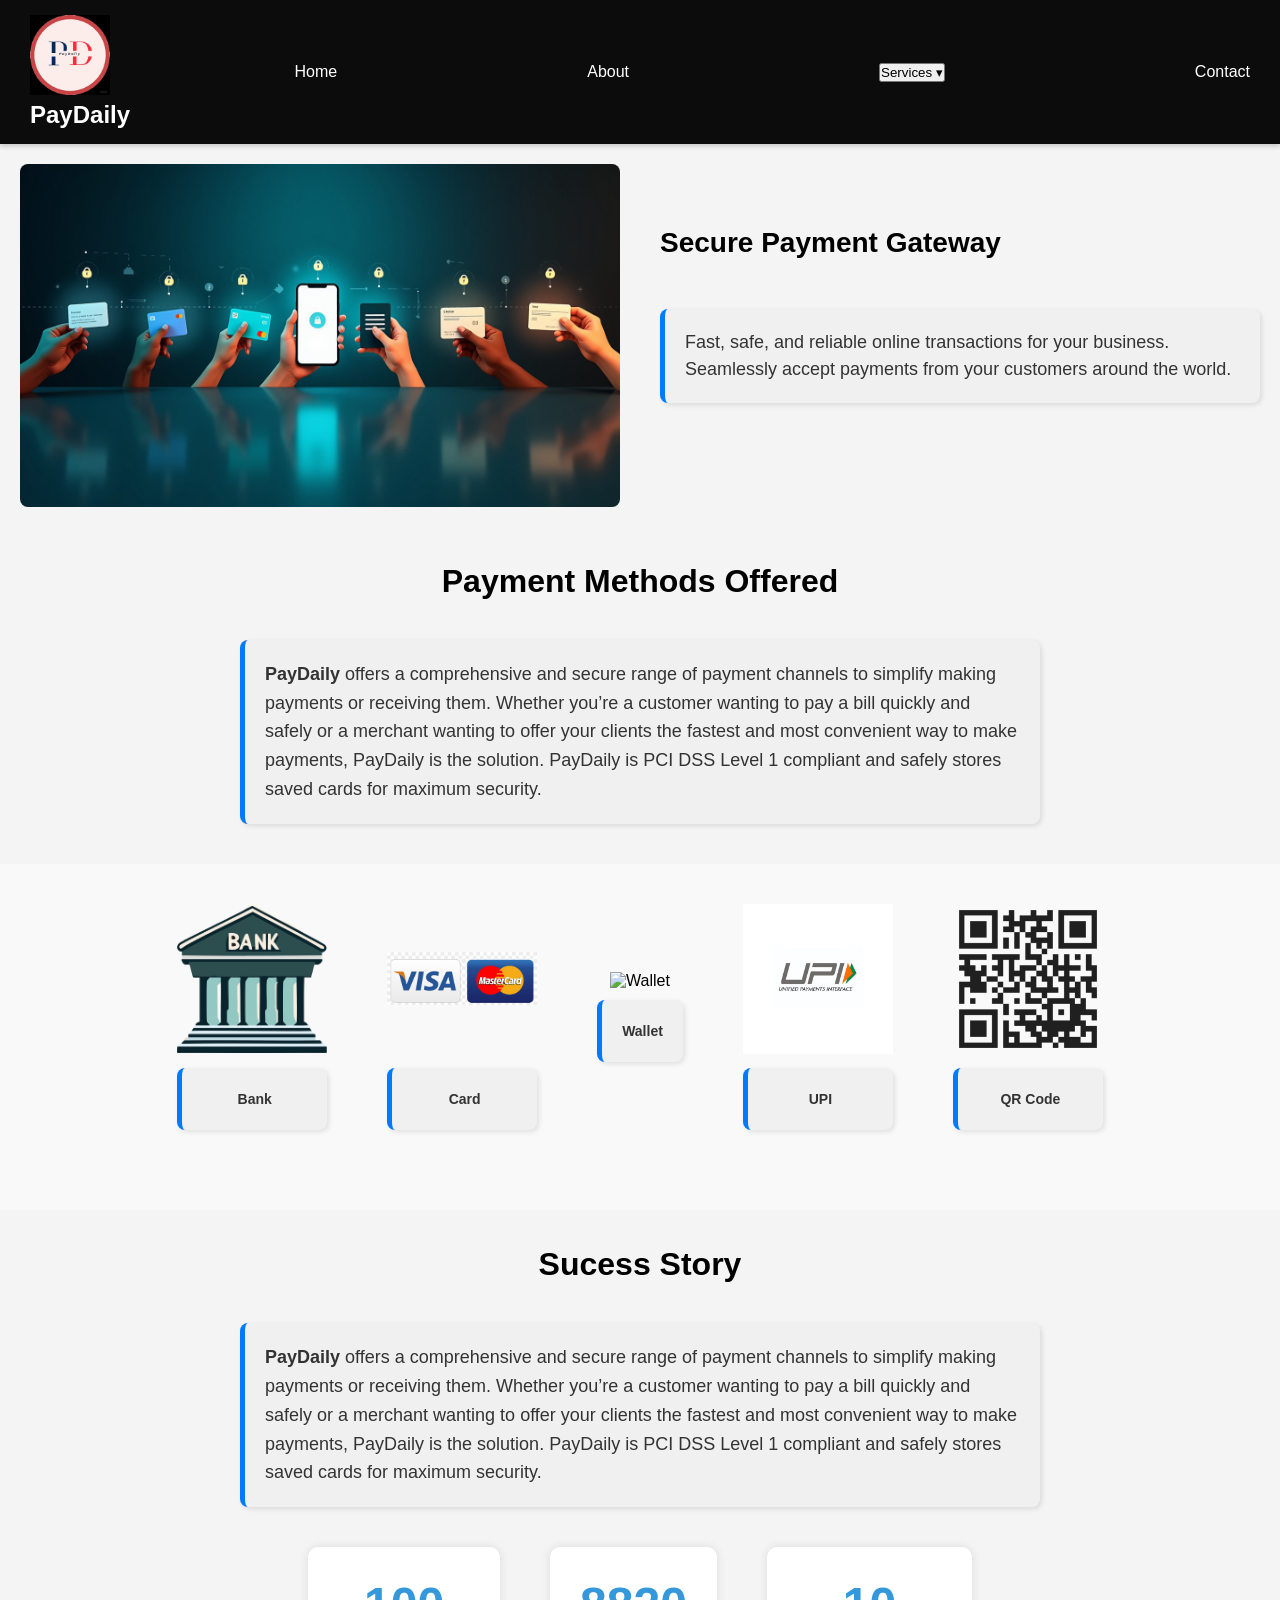
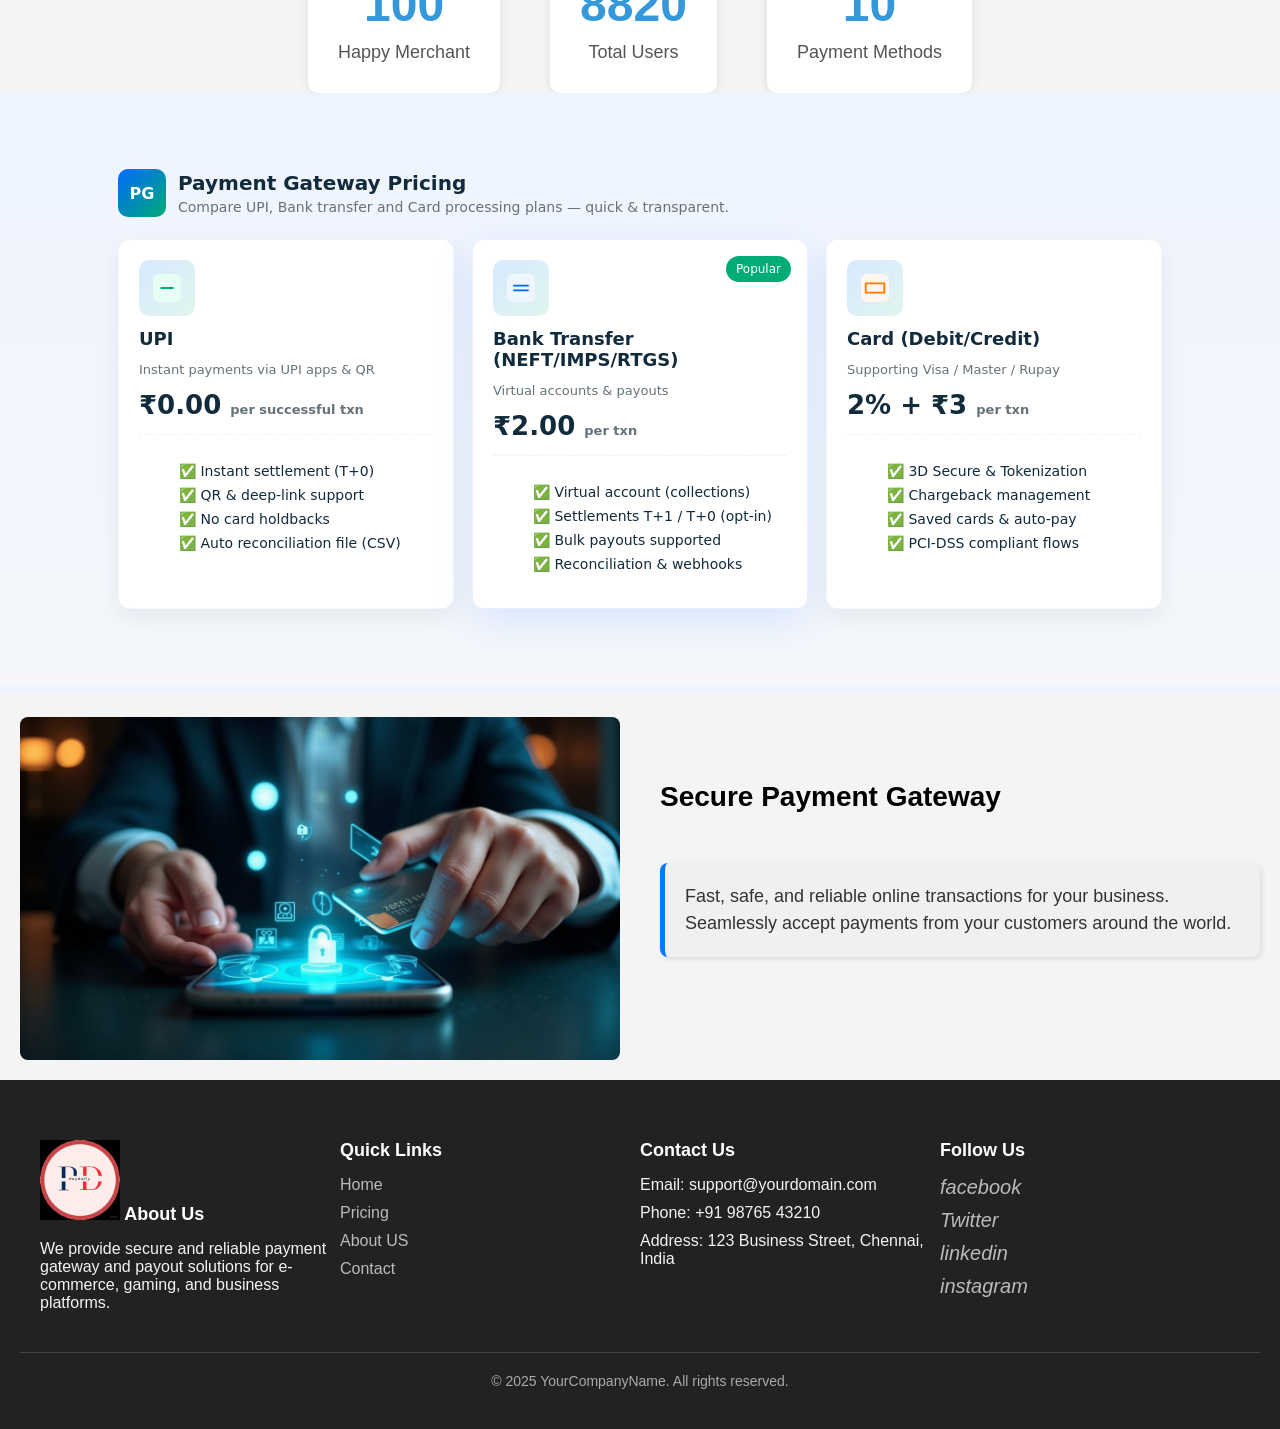
==== index.html @ c3dc52e2 "Add files via upload" ====
<!DOCTYPE html>
<html lang="en">
<head>
  <meta charset="UTF-8">
  
  <title>PayDaily</title>
  <link rel="stylesheet" href="style.css">
  <link rel="text" href="img.html">
   
   <link rel="icon" type="image/png" href="images\PD.jpg">

 
</head>
<body>

  <nav class="navbar">
    <div class="logo">
      <img src="images\PDi.jpeg" height="80" width="80"><center>PayDaily</center>
    </div>
    <ul class="nav-links">
      <li><a href="#">Home</a></li>
      <li><a href="about.html">About</a></li>
      <li><div class="dropdown">
    <button class="dropbtn">Services 
      ▾
    </button>
         <div class="dropdown-content">
      <a href="#">UPI Intent</a>
      <a href="#">Static QR</a>
      <a href="#">Payout API</a>
    </div>
      
      </li>
      <li><a href="contact.html">Contact</a></li>
    </ul>
  </nav>




  
   <div class="section">
  <div class="image-box">
    <img src="images\StockCake1.jpg" alt="Example">
  </div>
  <div class="text-box">
    <h2>Secure Payment Gateway</h2>
    <p>Fast, safe, and reliable online transactions for your business. Seamlessly accept payments from your customers around the world.</p>
  </div>
</div>
    
  </div>

  
<div>
  <br>
  <br>
  <h1 align="center" >Payment Methods Offered</h1>
  <p>
  <b>  PayDaily</b> offers a comprehensive and secure range of payment channels to simplify making payments or receiving them. Whether you’re a customer wanting to pay a bill quickly and safely or a merchant wanting to offer your clients the fastest and most convenient way to make payments, PayDaily is the solution.
PayDaily is PCI DSS Level 1 compliant and safely stores saved cards for maximum security.
  </p>
</div>

 <div class="payment-container">
    <div class="payment-option">
      <img src="images\bank.png" alt="Bank">
      <p><b>Bank</b></p>
    </div>
    <div class="payment-option">
      <img src="images\card.png" alt="Card">
      <p><b>Card</b></p>
    </div>
    <div class="payment-option">
      <img src="images\wallet.jpg" alt="Wallet">
      <p><b>Wallet</b></p>
    </div>
    <div class="payment-option">
      <img src="images\UPI.jpg" alt="UPI">
      <p><b>UPI</b></p>
    </div>
    <div class="payment-option">
      <img src="images\QR.png" alt="QR Code">
      <p><b>QR Code</b></p>
    </div>
  </div>



  <div>
  <br>
  <br>
  <h1 align="center" >Sucess Story</h1>
  <p>
   <b> PayDaily</b> offers a comprehensive and secure range of payment channels to simplify making payments or receiving them. Whether you’re a customer wanting to pay a bill quickly and safely or a merchant wanting to offer your clients the fastest and most convenient way to make payments, PayDaily is the solution.
PayDaily is PCI DSS Level 1 compliant and safely stores saved cards for maximum security.
  </p>
</div>
  
<!-- countoun the number-->  
<div class="counter-container">
  <div class="counter-box">
    <div class="counter-number" data-target="100">0</div>
    <div class="counter-label">Happy Merchant</div>
  </div>
  <div class="counter-box">
    <div class="counter-number" data-target="12000">0</div>
    <div class="counter-label">Total Users</div>
  </div>
  <div class="counter-box">
    <div class="counter-number" data-target="10">0</div>
    <div class="counter-label">Payment Methods</div>
  </div>
</div>

<script>
  const counters = document.querySelectorAll('.counter-number');

  counters.forEach(counter => {
    const updateCount = () => {
      const target = +counter.getAttribute('data-target');
      const current = +counter.innerText;
      const increment = target / 200;

      if (current < target) {
        counter.innerText = Math.ceil(current + increment);
        setTimeout(updateCount, 10);
      } else {
        counter.innerText = target.toLocaleString();
      }
    };

    updateCount();
  });
</script>


<iframe src="pricing.html" style="width:100%;height:600px;border:none;"></iframe>


 <div class="section">
  <div class="image-box">
    <img src="images\StockCake.jpg" alt="Example">
  </div>
  <div class="text-box">
    <h2>Secure Payment Gateway</h2>
    <p>Fast, safe, and reliable online transactions for your business. Seamlessly accept payments from your customers around the world.</p>
  </div>
</div>
    
  </div>


 

  <!-- Footer page code-->
<footer>
  <div class="footer-container">
    
    <div class="footer-column">
      <h3>
         <img src="images\PDi.jpeg" height="80" width="80">
         About Us
      </h3>
      <p1>We provide secure and reliable payment gateway and payout solutions for e-commerce, gaming, and business platforms.</p1>
    </div>

    <div class="footer-column">
      <h3>Quick Links</h3>
      <ul>
         <li><a href="index.html">Home</a></li>
        <li><a href="#">Pricing</a></li>
        <li><a href="about.html">About US</a></li>
        <li><a href="contact.html">Contact</a></li>
      </ul>
    </div>

    <div class="footer-column">
      <h3>Contact Us</h3>
      <ul>
        <li>Email: support@yourdomain.com</li>
        <li>Phone: +91 98765 43210</li>
        <li>Address: 123 Business Street, Chennai, India</li>
      </ul>
    </div>

    <div class="footer-column">
      <h3>Follow Us</h3>
      <div class="footer-social">
        <ul>
       <li> <a href="#"><i class="fab fa-facebook-f">facebook</i></a></li>
       <li> <a href="#"><i class="fab fa-twitter">Twitter</i></a></li>
        <li><a href="#"><i class="fab fa-linkedin-in">linkedin</i></a></li>
       <li> <a href="#"><i class="fab fa-instagram">instagram</i></a></li>
        </ul>
      </div>
    </div>

  </div>

  <div class="footer-bottom">
    &copy; 2025 YourCompanyName. All rights reserved.
  </div>
</footer>
</body>
</html>
---- style.css ----
/* Reset default styles */
* {
  margin: 0;
  padding: 0;
  box-sizing: border-box;
}

body {
  font-family: 'Segoe UI', sans-serif;
  background-color: #f4f4f4;
}

/* Navbar styling */
.navbar {
  background-color: #0c0c0c;
  color: white;
  padding: 15px 30px;
  display: flex;
  justify-content: space-between;
  align-items: center;
  box-shadow: 0 2px 5px rgba(0, 0, 0, 0.2);
}

.logo {
  font-size: 24px;
  font-weight: bold;
}

.nav-links {
  list-style: none;
  display: flex;
  gap: 250px;
}

.nav-links li a {
  text-decoration: none;
  color: white;
  font-size: 16px;
  transition: color 0.3s;
}

.nav-links li a:hover {
   background-color: #002aff;
  color: #fff;
  border-radius: 100%;
}


 .dropdown-content {
      display: none;
      position: absolute;
      background-color: #181414;
      min-width: 200px;
      box-shadow: 0px 8px 16px rgba(0,0,0,0.2);
      z-index: 1;
    }

    /* Dropdown links */
    .dropdown-content a {
      float: none;
      color: #151212;
      padding: 12px 16px;
      text-decoration: none;
      display: block;
      text-align: left;
    }

     /* Hover effects */
    .navbar a:hover, .dropdown:hover {
      background-color: #555;
      color: rgb(69, 54, 54);
    }

    .dropdown-content a:hover {
      background-color: #2d2b2b;
      color: black;
    }

    /* Show dropdown on hover */
    .dropdown:hover .dropdown-content {
      display: block;
    }


    /*Image Container*/

 .image-container img {
      width: 40%;
      height: 10%;
      display: block;
 }

   
 
  

   

/* coundown the number */


    .counter-container {
      display: flex;
      gap: 50px;
       font-family: Arial, sans-serif;
      background: #f4f4f4;
      display: flex;
      justify-content: center;
      align-items: center;
     
    
    }

    .counter-box {
      background: #fff;
      padding: 30px;
      border-radius: 10px;
      text-align: center;
      box-shadow: 0 0 10px rgba(0,0,0,0.1);
    }

    .counter-number {
      font-size: 48px;
      font-weight: bold;
      color: #3498db;
    }

    .counter-label {
      font-size: 18px;
      color: #555;
      margin-top: 10px;
    }

    /* Image container 1*/
   
     .section {
      display: flex;
      flex-wrap: wrap;
      width: 100%;
      margin: 0 auto;
    }

    .image-box, .text-box {
      flex: 1 1 50%; /* 50% width */
      box-sizing: border-box;
      padding: 20px;
    }

    .image-box img {
      width: 100%;
      height: auto;
      display: block;
      border-radius: 8px;
    }

    .text-box {
      display: flex;
      flex-direction: column;
      justify-content: center;
    }

    .text-box h2 {
      font-size: 28px;
      margin-bottom: 10px;
    }

    .text-box p {
      font-size: 18px;
      line-height: 1.5;
    }

    /* Responsive for mobile */
    @media (max-width: 768px) {
      .image-box, .text-box {
        flex: 1 1 100%; /* stack on mobile */
      }
    }
  
    .rounded-img {
  width: 300px;
  border-radius: 20px;
}



.payment-container {
      display: flex;
      justify-content: center;
      align-items: center;
      gap: 60px;
      padding: 40px 0;
      background-color: #f9f9f9;
      flex-wrap: wrap; /* ensures mobile responsiveness */
    }

    .payment-option {
      text-align: center;
      font-family: Arial, sans-serif;
    }

    .payment-option img {
      width: 150px;
      height: 150px;
      object-fit: contain;
      transition: transform 0.3s;
    }

    .payment-option img:hover {
      transform: scale(1.1);
    }

    .payment-option p {
      margin-top: 10px;
      font-size: 14px;
      color: #333;
    }

    /* Responsive layout for smaller screens */
    @media (max-width: 600px) {
      .payment-container {
        flex-direction: column;
        gap: 20px;
      }
    }

     p {
      font-size: 18px;
      color: #333;
      line-height: 1.6;
      background-color: #f0f0f0;
      padding: 20px;
      border-left: 5px solid #007BFF;
      border-radius: 8px;
      box-shadow: 2px 2px 5px rgba(0, 0, 0, 0.1);
      max-width: 800px;
      margin: 40px auto;
      font-family: 'Segoe UI', Tahoma, Geneva, Verdana, sans-serif;
    }
    
  
  

/* footer page style*/

     footer {
      background-color: #222;
      color: #f4f4f4;
      padding: 40px 20px;
    }

    .footer-container {
      max-width: 1200px;
      margin: auto;
      display: flex;
      flex-wrap: wrap;
      justify-content: space-between;
    }

    .footer-column {
      flex: 1 1 250px;
      margin: 20px 0;
    }

    .footer-column h3 {
      color: #fff;
      margin-bottom: 15px;
      font-size: 18px;
    }

    .footer-column ul {
      list-style: none;
      padding: 0;
    }

    .footer-column ul li {
      margin-bottom: 10px;
    }

    .footer-column ul li a {
      color: #bbb;
      text-decoration: none;
      transition: color 0.3s;
    }

    .footer-column ul li a:hover {
      color: #fff;
    }

    .footer-social a {
      display: inline-block;
      margin-right: 15px;
      color: #bbb;
      font-size: 20px;
      transition: color 0.3s;
    }

    .footer-social a:hover {
      color: #fff;
    }

    .footer-bottom {
      text-align: center;
      padding-top: 20px;
      border-top: 1px solid #444;
      margin-top: 20px;
      font-size: 14px;
      color: #aaa;
    }

    @media screen and (max-width: 768px) {
      .footer-container {
        flex-direction: column;
        text-align: center;
      }
    }
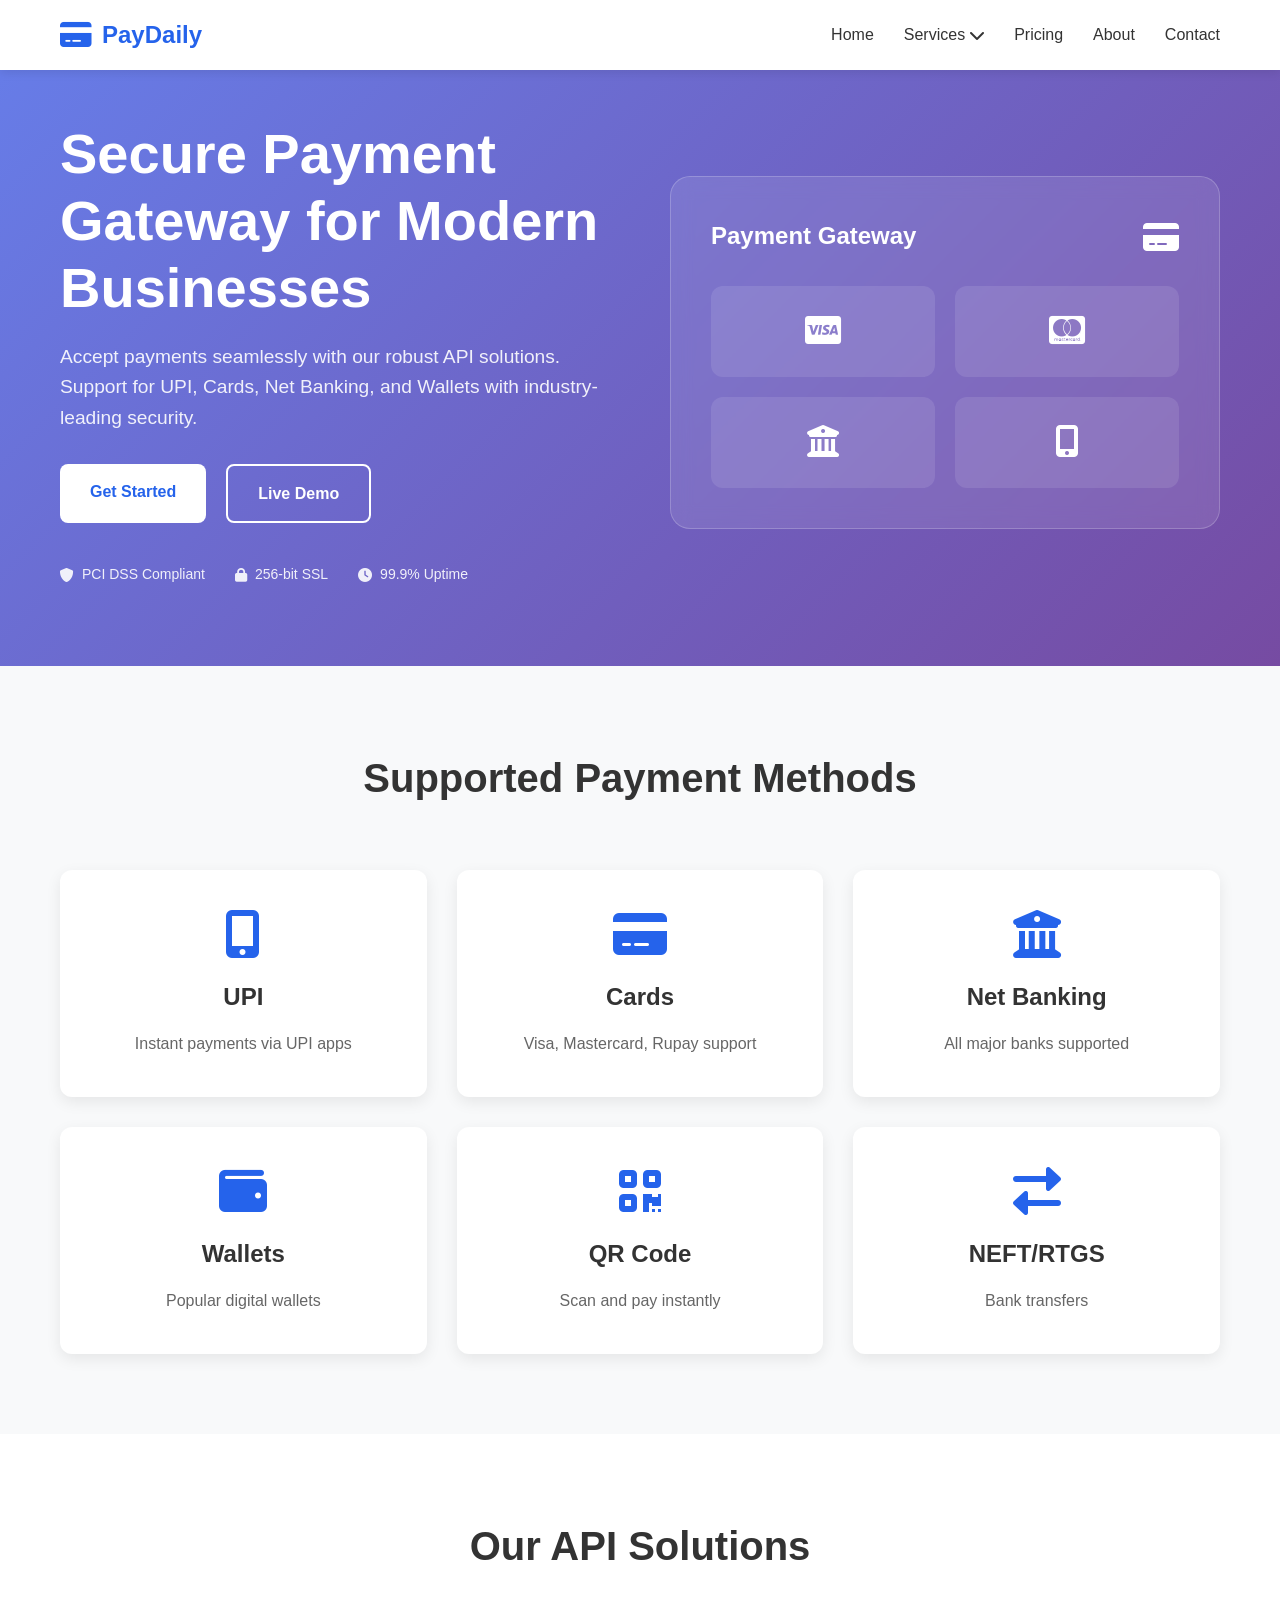
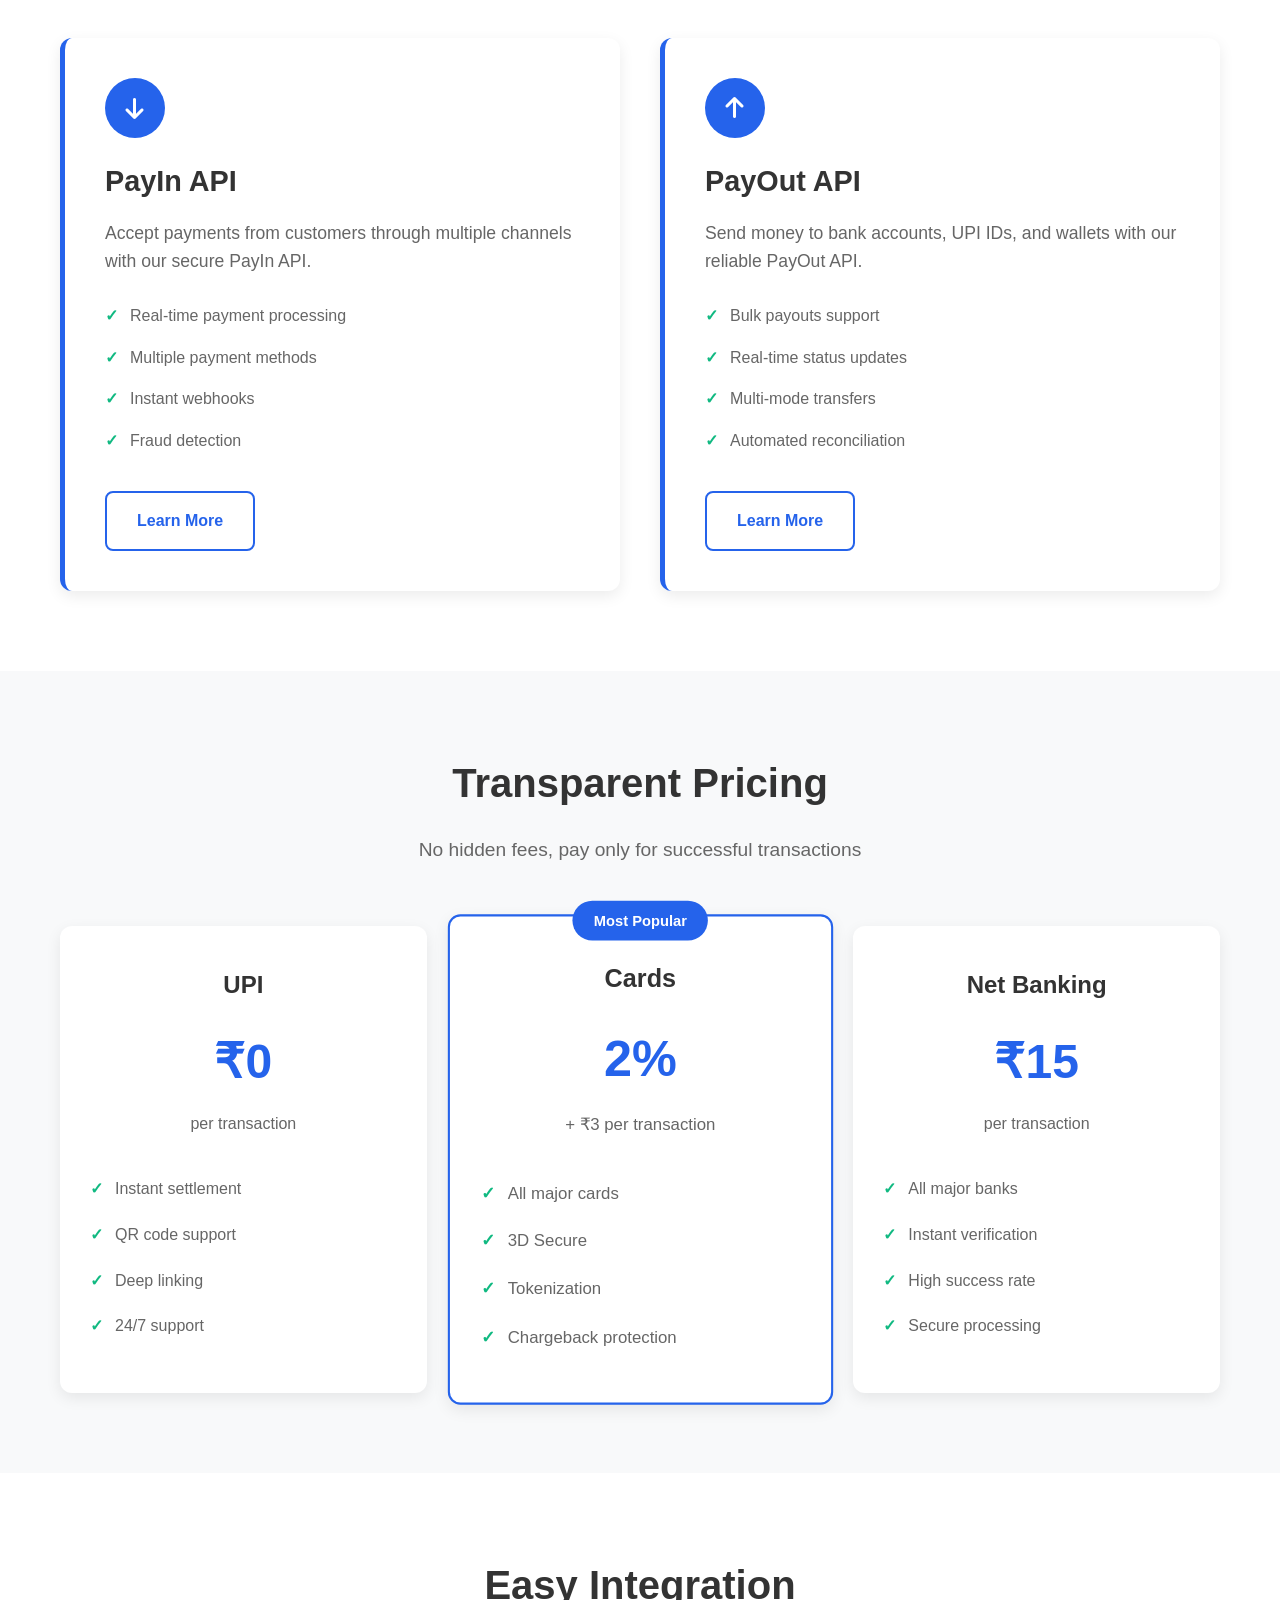
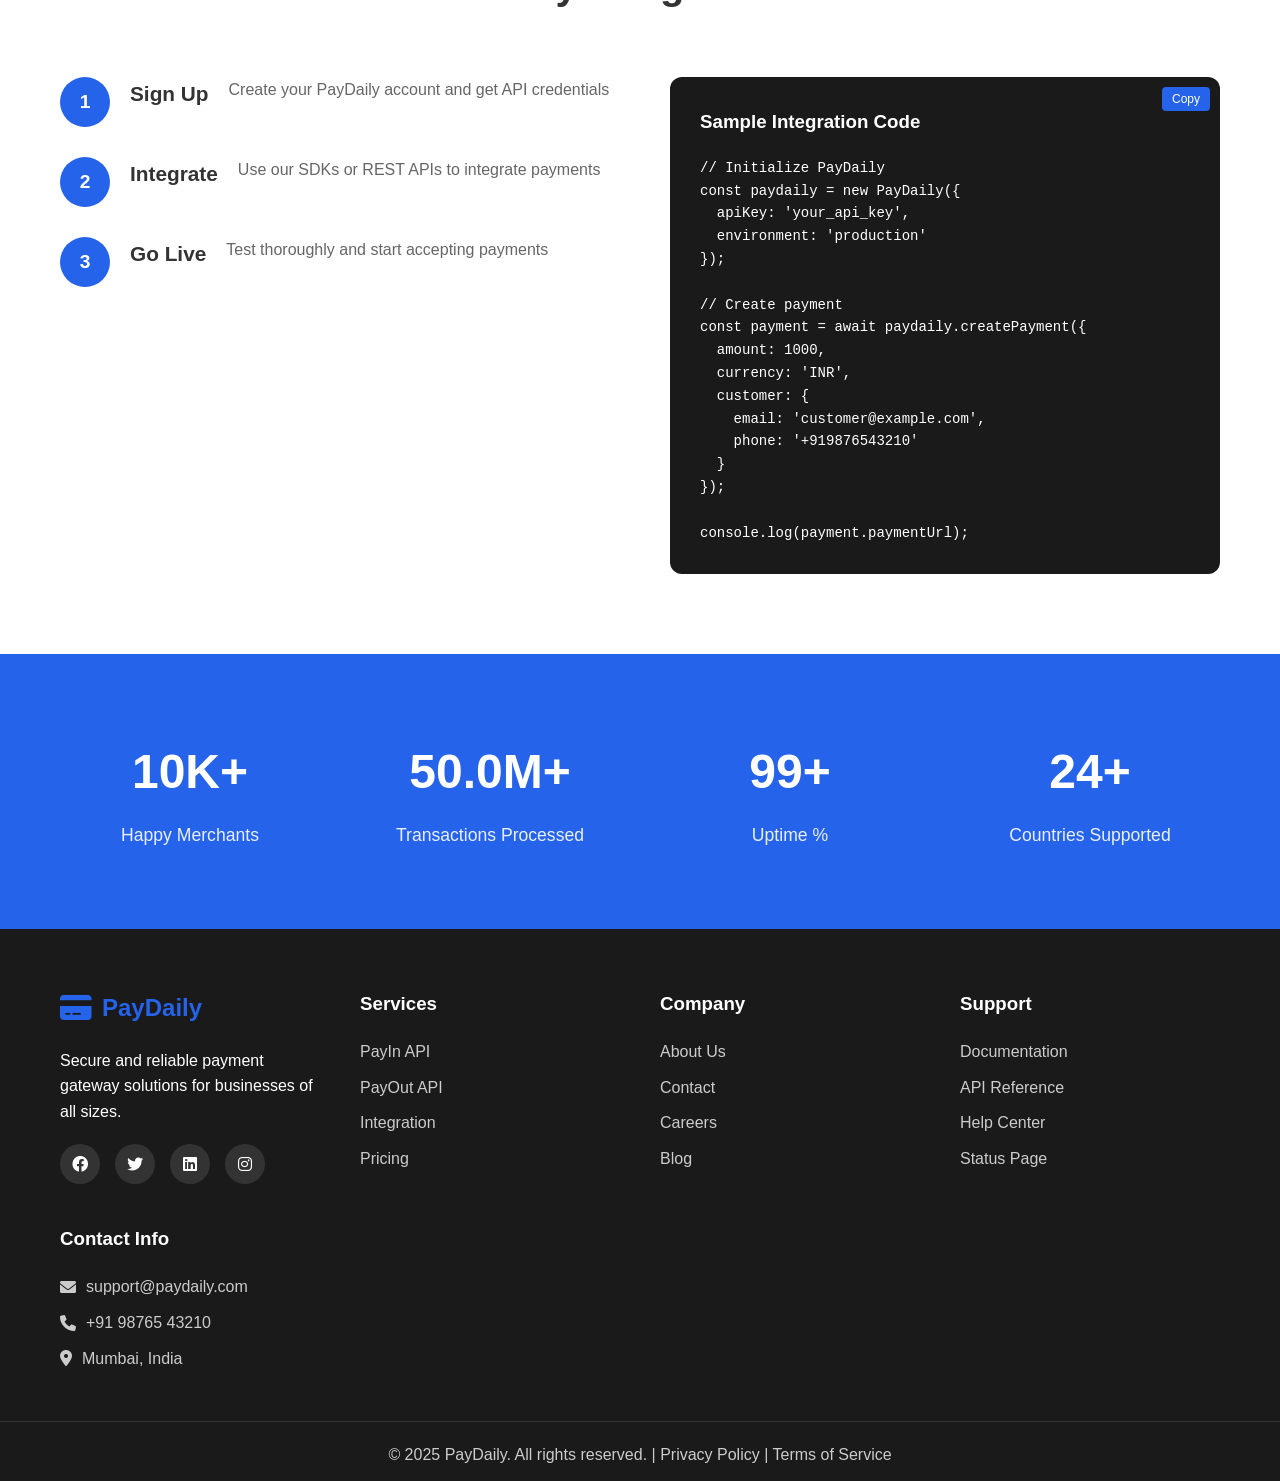
==== commit 3d629fd0: "PayDaily Payment Gateway Website" ====
--- a/index.html
+++ b/index.html
@@ -1,206 +1,322 @@
-<!DOCTYPE html>
-<html lang="en">
-<head>
-  <meta charset="UTF-8">
-  
-  <title>PayDaily</title>
-  <link rel="stylesheet" href="style.css">
-  <link rel="text" href="img.html">
-   
-   <link rel="icon" type="image/png" href="images\PD.jpg">
-
- 
-</head>
-<body>
-
-  <nav class="navbar">
-    <div class="logo">
-      <img src="images\PDi.jpeg" height="80" width="80"><center>PayDaily</center>
-    </div>
-    <ul class="nav-links">
-      <li><a href="#">Home</a></li>
-      <li><a href="about.html">About</a></li>
-      <li><div class="dropdown">
-    <button class="dropbtn">Services 
-      ▾
-    </button>
-         <div class="dropdown-content">
-      <a href="#">UPI Intent</a>
-      <a href="#">Static QR</a>
-      <a href="#">Payout API</a>
-    </div>
-      
-      </li>
-      <li><a href="contact.html">Contact</a></li>
-    </ul>
-  </nav>
-
-
-
-
-  
-   <div class="section">
-  <div class="image-box">
-    <img src="images\StockCake1.jpg" alt="Example">
-  </div>
-  <div class="text-box">
-    <h2>Secure Payment Gateway</h2>
-    <p>Fast, safe, and reliable online transactions for your business. Seamlessly accept payments from your customers around the world.</p>
-  </div>
-</div>
-    
-  </div>
-
-  
-<div>
-  <br>
-  <br>
-  <h1 align="center" >Payment Methods Offered</h1>
-  <p>
-  <b>  PayDaily</b> offers a comprehensive and secure range of payment channels to simplify making payments or receiving them. Whether you’re a customer wanting to pay a bill quickly and safely or a merchant wanting to offer your clients the fastest and most convenient way to make payments, PayDaily is the solution.
-PayDaily is PCI DSS Level 1 compliant and safely stores saved cards for maximum security.
-  </p>
-</div>
-
- <div class="payment-container">
-    <div class="payment-option">
-      <img src="images\bank.png" alt="Bank">
-      <p><b>Bank</b></p>
-    </div>
-    <div class="payment-option">
-      <img src="images\card.png" alt="Card">
-      <p><b>Card</b></p>
-    </div>
-    <div class="payment-option">
-      <img src="images\wallet.jpg" alt="Wallet">
-      <p><b>Wallet</b></p>
-    </div>
-    <div class="payment-option">
-      <img src="images\UPI.jpg" alt="UPI">
-      <p><b>UPI</b></p>
-    </div>
-    <div class="payment-option">
-      <img src="images\QR.png" alt="QR Code">
-      <p><b>QR Code</b></p>
-    </div>
-  </div>
-
-
-
-  <div>
-  <br>
-  <br>
-  <h1 align="center" >Sucess Story</h1>
-  <p>
-   <b> PayDaily</b> offers a comprehensive and secure range of payment channels to simplify making payments or receiving them. Whether you’re a customer wanting to pay a bill quickly and safely or a merchant wanting to offer your clients the fastest and most convenient way to make payments, PayDaily is the solution.
-PayDaily is PCI DSS Level 1 compliant and safely stores saved cards for maximum security.
-  </p>
-</div>
-  
-<!-- countoun the number-->  
-<div class="counter-container">
-  <div class="counter-box">
-    <div class="counter-number" data-target="100">0</div>
-    <div class="counter-label">Happy Merchant</div>
-  </div>
-  <div class="counter-box">
-    <div class="counter-number" data-target="12000">0</div>
-    <div class="counter-label">Total Users</div>
-  </div>
-  <div class="counter-box">
-    <div class="counter-number" data-target="10">0</div>
-    <div class="counter-label">Payment Methods</div>
-  </div>
-</div>
-
-<script>
-  const counters = document.querySelectorAll('.counter-number');
-
-  counters.forEach(counter => {
-    const updateCount = () => {
-      const target = +counter.getAttribute('data-target');
-      const current = +counter.innerText;
-      const increment = target / 200;
-
-      if (current < target) {
-        counter.innerText = Math.ceil(current + increment);
-        setTimeout(updateCount, 10);
-      } else {
-        counter.innerText = target.toLocaleString();
-      }
-    };
-
-    updateCount();
-  });
-</script>
-
-
-<iframe src="pricing.html" style="width:100%;height:600px;border:none;"></iframe>
-
-
- <div class="section">
-  <div class="image-box">
-    <img src="images\StockCake.jpg" alt="Example">
-  </div>
-  <div class="text-box">
-    <h2>Secure Payment Gateway</h2>
-    <p>Fast, safe, and reliable online transactions for your business. Seamlessly accept payments from your customers around the world.</p>
-  </div>
-</div>
-    
-  </div>
-
-
- 
-
-  <!-- Footer page code-->
-<footer>
-  <div class="footer-container">
-    
-    <div class="footer-column">
-      <h3>
-         <img src="images\PDi.jpeg" height="80" width="80">
-         About Us
-      </h3>
-      <p1>We provide secure and reliable payment gateway and payout solutions for e-commerce, gaming, and business platforms.</p1>
-    </div>
-
-    <div class="footer-column">
-      <h3>Quick Links</h3>
-      <ul>
-         <li><a href="index.html">Home</a></li>
-        <li><a href="#">Pricing</a></li>
-        <li><a href="about.html">About US</a></li>
-        <li><a href="contact.html">Contact</a></li>
-      </ul>
-    </div>
-
-    <div class="footer-column">
-      <h3>Contact Us</h3>
-      <ul>
-        <li>Email: support@yourdomain.com</li>
-        <li>Phone: +91 98765 43210</li>
-        <li>Address: 123 Business Street, Chennai, India</li>
-      </ul>
-    </div>
-
-    <div class="footer-column">
-      <h3>Follow Us</h3>
-      <div class="footer-social">
-        <ul>
-       <li> <a href="#"><i class="fab fa-facebook-f">facebook</i></a></li>
-       <li> <a href="#"><i class="fab fa-twitter">Twitter</i></a></li>
-        <li><a href="#"><i class="fab fa-linkedin-in">linkedin</i></a></li>
-       <li> <a href="#"><i class="fab fa-instagram">instagram</i></a></li>
-        </ul>
-      </div>
-    </div>
-
-  </div>
-
-  <div class="footer-bottom">
-    &copy; 2025 YourCompanyName. All rights reserved.
-  </div>
-</footer>
-</body>
-</html>
+<!DOCTYPE html>
+<html lang="en">
+<head>
+    <meta charset="UTF-8">
+    <meta name="viewport" content="width=device-width, initial-scale=1.0">
+    <title>PayDaily - Secure Payment Gateway Solutions</title>
+    <link rel="stylesheet" href="styles.css">
+    <link href="https://cdnjs.cloudflare.com/ajax/libs/font-awesome/6.0.0/css/all.min.css" rel="stylesheet">
+</head>
+<body>
+    <!-- Navigation -->
+    <nav class="navbar">
+        <div class="nav-container">
+            <div class="logo">
+                <i class="fas fa-credit-card"></i>
+                <span>PayDaily</span>
+            </div>
+            <ul class="nav-menu">
+                <li><a href="#home" class="nav-link">Home</a></li>
+                <li class="dropdown">
+                    <a href="#" class="nav-link">Services <i class="fas fa-chevron-down"></i></a>
+                    <div class="dropdown-content">
+                        <a href="#payin">PayIn API</a>
+                        <a href="#payout">PayOut API</a>
+                        <a href="#integration">Integration</a>
+                    </div>
+                </li>
+                <li><a href="#pricing" class="nav-link">Pricing</a></li>
+                <li><a href="about.html" class="nav-link">About</a></li>
+                <li><a href="contact.html" class="nav-link">Contact</a></li>
+            </ul>
+            <div class="hamburger">
+                <span></span>
+                <span></span>
+                <span></span>
+            </div>
+        </div>
+    </nav>
+
+    <!-- Hero Section -->
+    <section class="hero" id="home">
+        <div class="hero-container">
+            <div class="hero-content">
+                <h1>Secure Payment Gateway for Modern Businesses</h1>
+                <p>Accept payments seamlessly with our robust API solutions. Support for UPI, Cards, Net Banking, and Wallets with industry-leading security.</p>
+                <div class="hero-buttons">
+                    <a href="#integration" class="btn btn-primary">Get Started</a>
+                    <a href="#demo" class="btn btn-secondary">Live Demo</a>
+                </div>
+                <div class="trust-indicators">
+                    <span><i class="fas fa-shield-alt"></i> PCI DSS Compliant</span>
+                    <span><i class="fas fa-lock"></i> 256-bit SSL</span>
+                    <span><i class="fas fa-clock"></i> 99.9% Uptime</span>
+                </div>
+            </div>
+            <div class="hero-image">
+                <div class="payment-card">
+                    <div class="card-header">
+                        <h3>Payment Gateway</h3>
+                        <i class="fas fa-credit-card"></i>
+                    </div>
+                    <div class="payment-methods">
+                        <div class="method"><i class="fab fa-cc-visa"></i></div>
+                        <div class="method"><i class="fab fa-cc-mastercard"></i></div>
+                        <div class="method"><i class="fas fa-university"></i></div>
+                        <div class="method"><i class="fas fa-mobile-alt"></i></div>
+                    </div>
+                </div>
+            </div>
+        </div>
+    </section>
+
+    <!-- Payment Methods -->
+    <section class="payment-methods-section">
+        <div class="container">
+            <h2>Supported Payment Methods</h2>
+            <div class="methods-grid">
+                <div class="method-card">
+                    <i class="fas fa-mobile-alt"></i>
+                    <h3>UPI</h3>
+                    <p>Instant payments via UPI apps</p>
+                </div>
+                <div class="method-card">
+                    <i class="fas fa-credit-card"></i>
+                    <h3>Cards</h3>
+                    <p>Visa, Mastercard, Rupay support</p>
+                </div>
+                <div class="method-card">
+                    <i class="fas fa-university"></i>
+                    <h3>Net Banking</h3>
+                    <p>All major banks supported</p>
+                </div>
+                <div class="method-card">
+                    <i class="fas fa-wallet"></i>
+                    <h3>Wallets</h3>
+                    <p>Popular digital wallets</p>
+                </div>
+                <div class="method-card">
+                    <i class="fas fa-qrcode"></i>
+                    <h3>QR Code</h3>
+                    <p>Scan and pay instantly</p>
+                </div>
+                <div class="method-card">
+                    <i class="fas fa-exchange-alt"></i>
+                    <h3>NEFT/RTGS</h3>
+                    <p>Bank transfers</p>
+                </div>
+            </div>
+        </div>
+    </section>
+
+    <!-- API Services -->
+    <section class="api-services">
+        <div class="container">
+            <h2>Our API Solutions</h2>
+            <div class="api-grid">
+                <div class="api-card" id="payin">
+                    <div class="api-icon">
+                        <i class="fas fa-arrow-down"></i>
+                    </div>
+                    <h3>PayIn API</h3>
+                    <p>Accept payments from customers through multiple channels with our secure PayIn API.</p>
+                    <ul>
+                        <li>Real-time payment processing</li>
+                        <li>Multiple payment methods</li>
+                        <li>Instant webhooks</li>
+                        <li>Fraud detection</li>
+                    </ul>
+                    <a href="#" class="btn btn-outline">Learn More</a>
+                </div>
+                <div class="api-card" id="payout">
+                    <div class="api-icon">
+                        <i class="fas fa-arrow-up"></i>
+                    </div>
+                    <h3>PayOut API</h3>
+                    <p>Send money to bank accounts, UPI IDs, and wallets with our reliable PayOut API.</p>
+                    <ul>
+                        <li>Bulk payouts support</li>
+                        <li>Real-time status updates</li>
+                        <li>Multi-mode transfers</li>
+                        <li>Automated reconciliation</li>
+                    </ul>
+                    <a href="#" class="btn btn-outline">Learn More</a>
+                </div>
+            </div>
+        </div>
+    </section>
+
+    <!-- Pricing Section -->
+    <section class="pricing" id="pricing">
+        <div class="container">
+            <h2>Transparent Pricing</h2>
+            <p class="pricing-subtitle">No hidden fees, pay only for successful transactions</p>
+            <div class="pricing-grid">
+                <div class="pricing-card">
+                    <h3>UPI</h3>
+                    <div class="price">₹0</div>
+                    <p class="price-desc">per transaction</p>
+                    <ul>
+                        <li>Instant settlement</li>
+                        <li>QR code support</li>
+                        <li>Deep linking</li>
+                        <li>24/7 support</li>
+                    </ul>
+                </div>
+                <div class="pricing-card featured">
+                    <div class="popular-badge">Most Popular</div>
+                    <h3>Cards</h3>
+                    <div class="price">2%</div>
+                    <p class="price-desc">+ ₹3 per transaction</p>
+                    <ul>
+                        <li>All major cards</li>
+                        <li>3D Secure</li>
+                        <li>Tokenization</li>
+                        <li>Chargeback protection</li>
+                    </ul>
+                </div>
+                <div class="pricing-card">
+                    <h3>Net Banking</h3>
+                    <div class="price">₹15</div>
+                    <p class="price-desc">per transaction</p>
+                    <ul>
+                        <li>All major banks</li>
+                        <li>Instant verification</li>
+                        <li>High success rate</li>
+                        <li>Secure processing</li>
+                    </ul>
+                </div>
+            </div>
+        </div>
+    </section>
+
+    <!-- Integration Section -->
+    <section class="integration" id="integration">
+        <div class="container">
+            <h2>Easy Integration</h2>
+            <div class="integration-content">
+                <div class="integration-steps">
+                    <div class="step">
+                        <div class="step-number">1</div>
+                        <h3>Sign Up</h3>
+                        <p>Create your PayDaily account and get API credentials</p>
+                    </div>
+                    <div class="step">
+                        <div class="step-number">2</div>
+                        <h3>Integrate</h3>
+                        <p>Use our SDKs or REST APIs to integrate payments</p>
+                    </div>
+                    <div class="step">
+                        <div class="step-number">3</div>
+                        <h3>Go Live</h3>
+                        <p>Test thoroughly and start accepting payments</p>
+                    </div>
+                </div>
+                <div class="code-example">
+                    <h3>Sample Integration Code</h3>
+                    <pre><code>// Initialize PayDaily
+const paydaily = new PayDaily({
+  apiKey: 'your_api_key',
+  environment: 'production'
+});
+
+// Create payment
+const payment = await paydaily.createPayment({
+  amount: 1000,
+  currency: 'INR',
+  customer: {
+    email: 'customer@example.com',
+    phone: '+919876543210'
+  }
+});
+
+console.log(payment.paymentUrl);</code></pre>
+                </div>
+            </div>
+        </div>
+    </section>
+
+    <!-- Stats Section -->
+    <section class="stats">
+        <div class="container">
+            <div class="stats-grid">
+                <div class="stat-card">
+                    <div class="stat-number" data-target="10000">0</div>
+                    <div class="stat-label">Happy Merchants</div>
+                </div>
+                <div class="stat-card">
+                    <div class="stat-number" data-target="50000000">0</div>
+                    <div class="stat-label">Transactions Processed</div>
+                </div>
+                <div class="stat-card">
+                    <div class="stat-number" data-target="99.9">0</div>
+                    <div class="stat-label">Uptime %</div>
+                </div>
+                <div class="stat-card">
+                    <div class="stat-number" data-target="24">0</div>
+                    <div class="stat-label">Countries Supported</div>
+                </div>
+            </div>
+        </div>
+    </section>
+
+    <!-- Footer -->
+    <footer class="footer">
+        <div class="footer-container">
+            <div class="footer-section">
+                <div class="footer-logo">
+                    <i class="fas fa-credit-card"></i>
+                    <span>PayDaily</span>
+                </div>
+                <p>Secure and reliable payment gateway solutions for businesses of all sizes.</p>
+                <div class="social-links">
+                    <a href="#"><i class="fab fa-facebook"></i></a>
+                    <a href="#"><i class="fab fa-twitter"></i></a>
+                    <a href="#"><i class="fab fa-linkedin"></i></a>
+                    <a href="#"><i class="fab fa-instagram"></i></a>
+                </div>
+            </div>
+            <div class="footer-section">
+                <h3>Services</h3>
+                <ul>
+                    <li><a href="#payin">PayIn API</a></li>
+                    <li><a href="#payout">PayOut API</a></li>
+                    <li><a href="#integration">Integration</a></li>
+                    <li><a href="#pricing">Pricing</a></li>
+                </ul>
+            </div>
+            <div class="footer-section">
+                <h3>Company</h3>
+                <ul>
+                    <li><a href="about.html">About Us</a></li>
+                    <li><a href="contact.html">Contact</a></li>
+                    <li><a href="#">Careers</a></li>
+                    <li><a href="#">Blog</a></li>
+                </ul>
+            </div>
+            <div class="footer-section">
+                <h3>Support</h3>
+                <ul>
+                    <li><a href="#">Documentation</a></li>
+                    <li><a href="#">API Reference</a></li>
+                    <li><a href="#">Help Center</a></li>
+                    <li><a href="#">Status Page</a></li>
+                </ul>
+            </div>
+            <div class="footer-section">
+                <h3>Contact Info</h3>
+                <div class="contact-info">
+                    <p><i class="fas fa-envelope"></i> support@paydaily.com</p>
+                    <p><i class="fas fa-phone"></i> +91 98765 43210</p>
+                    <p><i class="fas fa-map-marker-alt"></i> Mumbai, India</p>
+                </div>
+            </div>
+        </div>
+        <div class="footer-bottom">
+            <p>&copy; 2025 PayDaily. All rights reserved. | Privacy Policy | Terms of Service</p>
+        </div>
+    </footer>
+
+    <script src="script.js"></script>
+</body>
+</html>
--- a/styles.css
+++ b/styles.css
@@ -0,0 +1,1336 @@
+/* Reset and Base Styles */
+* {
+    margin: 0;
+    padding: 0;
+    box-sizing: border-box;
+}
+
+body {
+    font-family: 'Segoe UI', Tahoma, Geneva, Verdana, sans-serif;
+    line-height: 1.6;
+    color: #333;
+    background-color: #fff;
+}
+
+.container {
+    max-width: 1200px;
+    margin: 0 auto;
+    padding: 0 20px;
+}
+
+/* Navigation */
+.navbar {
+    background: #fff;
+    box-shadow: 0 2px 10px rgba(0,0,0,0.1);
+    position: fixed;
+    top: 0;
+    width: 100%;
+    z-index: 1000;
+    transition: all 0.3s ease;
+}
+
+.nav-container {
+    max-width: 1200px;
+    margin: 0 auto;
+    padding: 0 20px;
+    display: flex;
+    justify-content: space-between;
+    align-items: center;
+    height: 70px;
+}
+
+.logo {
+    display: flex;
+    align-items: center;
+    gap: 10px;
+    font-size: 24px;
+    font-weight: bold;
+    color: #2563eb;
+}
+
+.logo i {
+    font-size: 28px;
+}
+
+.nav-menu {
+    display: flex;
+    list-style: none;
+    gap: 30px;
+    align-items: center;
+}
+
+.nav-link {
+    text-decoration: none;
+    color: #333;
+    font-weight: 500;
+    transition: color 0.3s ease;
+    display: flex;
+    align-items: center;
+    gap: 5px;
+}
+
+.nav-link:hover,
+.nav-link.active {
+    color: #2563eb;
+}
+
+.dropdown {
+    position: relative;
+}
+
+.dropdown-content {
+    display: none;
+    position: absolute;
+    top: 100%;
+    left: 0;
+    background: #fff;
+    min-width: 200px;
+    box-shadow: 0 8px 16px rgba(0,0,0,0.1);
+    border-radius: 8px;
+    padding: 10px 0;
+    z-index: 1001;
+}
+
+.dropdown:hover .dropdown-content {
+    display: block;
+}
+
+.dropdown-content a {
+    display: block;
+    padding: 10px 20px;
+    text-decoration: none;
+    color: #333;
+    transition: background-color 0.3s ease;
+}
+
+.dropdown-content a:hover {
+    background-color: #f8f9fa;
+    color: #2563eb;
+}
+
+.hamburger {
+    display: none;
+    flex-direction: column;
+    cursor: pointer;
+}
+
+.hamburger span {
+    width: 25px;
+    height: 3px;
+    background: #333;
+    margin: 3px 0;
+    transition: 0.3s;
+}
+
+/* Hero Section */
+.hero {
+    padding: 120px 0 80px;
+    background: linear-gradient(135deg, #667eea 0%, #764ba2 100%);
+    color: white;
+    overflow: hidden;
+}
+
+.hero-container {
+    max-width: 1200px;
+    margin: 0 auto;
+    padding: 0 20px;
+    display: grid;
+    grid-template-columns: 1fr 1fr;
+    gap: 60px;
+    align-items: center;
+}
+
+.hero-content h1 {
+    font-size: 3.5rem;
+    font-weight: 700;
+    margin-bottom: 20px;
+    line-height: 1.2;
+}
+
+.hero-content p {
+    font-size: 1.2rem;
+    margin-bottom: 30px;
+    opacity: 0.9;
+}
+
+.hero-buttons {
+    display: flex;
+    gap: 20px;
+    margin-bottom: 40px;
+}
+
+.btn {
+    padding: 15px 30px;
+    border-radius: 8px;
+    text-decoration: none;
+    font-weight: 600;
+    transition: all 0.3s ease;
+    display: inline-block;
+    text-align: center;
+    border: none;
+    cursor: pointer;
+    font-size: 16px;
+}
+
+.btn-primary {
+    background: #fff;
+    color: #2563eb;
+}
+
+.btn-primary:hover {
+    background: #f8f9fa;
+    transform: translateY(-2px);
+}
+
+.btn-secondary {
+    background: transparent;
+    color: #fff;
+    border: 2px solid #fff;
+}
+
+.btn-secondary:hover {
+    background: #fff;
+    color: #2563eb;
+}
+
+.btn-outline {
+    background: transparent;
+    color: #2563eb;
+    border: 2px solid #2563eb;
+}
+
+.btn-outline:hover {
+    background: #2563eb;
+    color: #fff;
+}
+
+.trust-indicators {
+    display: flex;
+    gap: 30px;
+    font-size: 14px;
+    opacity: 0.9;
+}
+
+.trust-indicators span {
+    display: flex;
+    align-items: center;
+    gap: 8px;
+}
+
+.payment-card {
+    background: rgba(255,255,255,0.1);
+    backdrop-filter: blur(10px);
+    border-radius: 20px;
+    padding: 40px;
+    border: 1px solid rgba(255,255,255,0.2);
+}
+
+.card-header {
+    display: flex;
+    justify-content: space-between;
+    align-items: center;
+    margin-bottom: 30px;
+}
+
+.card-header h3 {
+    font-size: 1.5rem;
+}
+
+.card-header i {
+    font-size: 2rem;
+}
+
+.payment-methods {
+    display: grid;
+    grid-template-columns: repeat(2, 1fr);
+    gap: 20px;
+}
+
+.method {
+    background: rgba(255,255,255,0.1);
+    padding: 20px;
+    border-radius: 12px;
+    text-align: center;
+    font-size: 2rem;
+    transition: transform 0.3s ease;
+}
+
+.method:hover {
+    transform: scale(1.05);
+}
+
+/* Payment Methods Section */
+.payment-methods-section {
+    padding: 80px 0;
+    background: #f8f9fa;
+}
+
+.payment-methods-section h2 {
+    text-align: center;
+    font-size: 2.5rem;
+    margin-bottom: 60px;
+    color: #333;
+}
+
+.methods-grid {
+    display: grid;
+    grid-template-columns: repeat(auto-fit, minmax(300px, 1fr));
+    gap: 30px;
+}
+
+.method-card {
+    background: #fff;
+    padding: 40px 30px;
+    border-radius: 12px;
+    text-align: center;
+    box-shadow: 0 5px 15px rgba(0,0,0,0.08);
+    transition: transform 0.3s ease, box-shadow 0.3s ease;
+}
+
+.method-card:hover {
+    transform: translateY(-5px);
+    box-shadow: 0 15px 30px rgba(0,0,0,0.15);
+}
+
+.method-card i {
+    font-size: 3rem;
+    color: #2563eb;
+    margin-bottom: 20px;
+}
+
+.method-card h3 {
+    font-size: 1.5rem;
+    margin-bottom: 15px;
+    color: #333;
+}
+
+.method-card p {
+    color: #666;
+    font-size: 1rem;
+}
+
+/* API Services */
+.api-services {
+    padding: 80px 0;
+    background: #fff;
+}
+
+.api-services h2 {
+    text-align: center;
+    font-size: 2.5rem;
+    margin-bottom: 60px;
+    color: #333;
+}
+
+.api-grid {
+    display: grid;
+    grid-template-columns: repeat(auto-fit, minmax(500px, 1fr));
+    gap: 40px;
+}
+
+.api-card {
+    background: #fff;
+    padding: 40px;
+    border-radius: 12px;
+    box-shadow: 0 5px 15px rgba(0,0,0,0.08);
+    border-left: 5px solid #2563eb;
+}
+
+.api-icon {
+    width: 60px;
+    height: 60px;
+    background: #2563eb;
+    border-radius: 50%;
+    display: flex;
+    align-items: center;
+    justify-content: center;
+    margin-bottom: 20px;
+}
+
+.api-icon i {
+    font-size: 1.5rem;
+    color: #fff;
+}
+
+.api-card h3 {
+    font-size: 1.8rem;
+    margin-bottom: 15px;
+    color: #333;
+}
+
+.api-card p {
+    color: #666;
+    margin-bottom: 20px;
+    font-size: 1.1rem;
+}
+
+.api-card ul {
+    list-style: none;
+    margin-bottom: 30px;
+}
+
+.api-card ul li {
+    padding: 8px 0;
+    color: #666;
+    position: relative;
+    padding-left: 25px;
+}
+
+.api-card ul li:before {
+    content: "✓";
+    position: absolute;
+    left: 0;
+    color: #10b981;
+    font-weight: bold;
+}
+
+/* Pricing Section */
+.pricing {
+    padding: 80px 0;
+    background: #f8f9fa;
+}
+
+.pricing h2 {
+    text-align: center;
+    font-size: 2.5rem;
+    margin-bottom: 20px;
+    color: #333;
+}
+
+.pricing-subtitle {
+    text-align: center;
+    font-size: 1.2rem;
+    color: #666;
+    margin-bottom: 60px;
+}
+
+.pricing-grid {
+    display: grid;
+    grid-template-columns: repeat(auto-fit, minmax(300px, 1fr));
+    gap: 30px;
+}
+
+.pricing-card {
+    background: #fff;
+    padding: 40px 30px;
+    border-radius: 12px;
+    text-align: center;
+    box-shadow: 0 5px 15px rgba(0,0,0,0.08);
+    position: relative;
+    transition: transform 0.3s ease;
+}
+
+.pricing-card:hover {
+    transform: translateY(-5px);
+}
+
+.pricing-card.featured {
+    border: 2px solid #2563eb;
+    transform: scale(1.05);
+}
+
+.popular-badge {
+    position: absolute;
+    top: -15px;
+    left: 50%;
+    transform: translateX(-50%);
+    background: #2563eb;
+    color: #fff;
+    padding: 8px 20px;
+    border-radius: 20px;
+    font-size: 14px;
+    font-weight: 600;
+}
+
+.pricing-card h3 {
+    font-size: 1.5rem;
+    margin-bottom: 20px;
+    color: #333;
+}
+
+.price {
+    font-size: 3rem;
+    font-weight: 700;
+    color: #2563eb;
+    margin-bottom: 10px;
+}
+
+.price-desc {
+    color: #666;
+    margin-bottom: 30px;
+}
+
+.pricing-card ul {
+    list-style: none;
+    text-align: left;
+}
+
+.pricing-card ul li {
+    padding: 10px 0;
+    color: #666;
+    position: relative;
+    padding-left: 25px;
+}
+
+.pricing-card ul li:before {
+    content: "✓";
+    position: absolute;
+    left: 0;
+    color: #10b981;
+    font-weight: bold;
+}
+
+/* Integration Section */
+.integration {
+    padding: 80px 0;
+    background: #fff;
+}
+
+.integration h2 {
+    text-align: center;
+    font-size: 2.5rem;
+    margin-bottom: 60px;
+    color: #333;
+}
+
+.integration-content {
+    display: grid;
+    grid-template-columns: 1fr 1fr;
+    gap: 60px;
+    align-items: start;
+}
+
+.integration-steps {
+    display: flex;
+    flex-direction: column;
+    gap: 30px;
+}
+
+.step {
+    display: flex;
+    align-items: flex-start;
+    gap: 20px;
+}
+
+.step-number {
+    width: 50px;
+    height: 50px;
+    background: #2563eb;
+    color: #fff;
+    border-radius: 50%;
+    display: flex;
+    align-items: center;
+    justify-content: center;
+    font-weight: bold;
+    font-size: 1.2rem;
+    flex-shrink: 0;
+}
+
+.step h3 {
+    font-size: 1.3rem;
+    margin-bottom: 10px;
+    color: #333;
+}
+
+.step p {
+    color: #666;
+}
+
+.code-example {
+    background: #1a1a1a;
+    border-radius: 12px;
+    padding: 30px;
+    color: #fff;
+}
+
+.code-example h3 {
+    margin-bottom: 20px;
+    color: #fff;
+}
+
+.code-example pre {
+    background: transparent;
+    border: none;
+    padding: 0;
+    margin: 0;
+    overflow-x: auto;
+}
+
+.code-example code {
+    font-family: 'Courier New', monospace;
+    font-size: 14px;
+    line-height: 1.6;
+}
+
+/* Stats Section */
+.stats {
+    padding: 80px 0;
+    background: #2563eb;
+    color: #fff;
+}
+
+.stats-grid {
+    display: grid;
+    grid-template-columns: repeat(auto-fit, minmax(250px, 1fr));
+    gap: 40px;
+}
+
+.stat-card {
+    text-align: center;
+}
+
+.stat-number {
+    font-size: 3rem;
+    font-weight: 700;
+    margin-bottom: 10px;
+}
+
+.stat-label {
+    font-size: 1.1rem;
+    opacity: 0.9;
+}
+
+/* Footer */
+.footer {
+    background: #1a1a1a;
+    color: #fff;
+    padding: 60px 0 20px;
+}
+
+.footer-container {
+    max-width: 1200px;
+    margin: 0 auto;
+    padding: 0 20px;
+    display: grid;
+    grid-template-columns: repeat(auto-fit, minmax(250px, 1fr));
+    gap: 40px;
+}
+
+.footer-logo {
+    display: flex;
+    align-items: center;
+    gap: 10px;
+    font-size: 24px;
+    font-weight: bold;
+    color: #2563eb;
+    margin-bottom: 20px;
+}
+
+.footer-logo i {
+    font-size: 28px;
+}
+
+.footer-section h3 {
+    margin-bottom: 20px;
+    color: #fff;
+}
+
+.footer-section ul {
+    list-style: none;
+}
+
+.footer-section ul li {
+    margin-bottom: 10px;
+}
+
+.footer-section ul li a {
+    color: #ccc;
+    text-decoration: none;
+    transition: color 0.3s ease;
+}
+
+.footer-section ul li a:hover {
+    color: #2563eb;
+}
+
+.social-links {
+    display: flex;
+    gap: 15px;
+    margin-top: 20px;
+}
+
+.social-links a {
+    width: 40px;
+    height: 40px;
+    background: #333;
+    border-radius: 50%;
+    display: flex;
+    align-items: center;
+    justify-content: center;
+    color: #fff;
+    text-decoration: none;
+    transition: background-color 0.3s ease;
+}
+
+.social-links a:hover {
+    background: #2563eb;
+}
+
+.contact-info p {
+    margin-bottom: 10px;
+    color: #ccc;
+    display: flex;
+    align-items: center;
+    gap: 10px;
+}
+
+.footer-bottom {
+    border-top: 1px solid #333;
+    margin-top: 40px;
+    padding-top: 20px;
+    text-align: center;
+    color: #ccc;
+}
+
+/* About Page Styles */
+.about-hero {
+    padding: 120px 0 80px;
+    background: linear-gradient(135deg, #667eea 0%, #764ba2 100%);
+    color: white;
+    text-align: center;
+}
+
+.about-hero h1 {
+    font-size: 3rem;
+    margin-bottom: 20px;
+}
+
+.about-hero p {
+    font-size: 1.2rem;
+    opacity: 0.9;
+}
+
+.company-story {
+    padding: 80px 0;
+    background: #fff;
+}
+
+.story-content {
+    display: grid;
+    grid-template-columns: 2fr 1fr;
+    gap: 60px;
+    align-items: center;
+}
+
+.story-text h2 {
+    font-size: 2.5rem;
+    margin-bottom: 30px;
+    color: #333;
+}
+
+.story-text p {
+    font-size: 1.1rem;
+    color: #666;
+    margin-bottom: 20px;
+    line-height: 1.8;
+}
+
+.story-image {
+    display: flex;
+    justify-content: center;
+}
+
+.image-placeholder {
+    width: 300px;
+    height: 300px;
+    background: #f8f9fa;
+    border-radius: 12px;
+    display: flex;
+    align-items: center;
+    justify-content: center;
+    font-size: 4rem;
+    color: #2563eb;
+}
+
+.payment-process {
+    padding: 80px 0;
+    background: #f8f9fa;
+}
+
+.payment-process h2 {
+    text-align: center;
+    font-size: 2.5rem;
+    margin-bottom: 60px;
+    color: #333;
+}
+
+.process-steps {
+    display: flex;
+    justify-content: space-between;
+    align-items: center;
+    flex-wrap: wrap;
+    gap: 20px;
+}
+
+.process-step {
+    flex: 1;
+    min-width: 200px;
+    text-align: center;
+    padding: 20px;
+}
+
+.step-icon {
+    width: 80px;
+    height: 80px;
+    background: #2563eb;
+    border-radius: 50%;
+    display: flex;
+    align-items: center;
+    justify-content: center;
+    margin: 0 auto 20px;
+    font-size: 2rem;
+    color: #fff;
+}
+
+.process-step h3 {
+    font-size: 1.3rem;
+    margin-bottom: 15px;
+    color: #333;
+}
+
+.process-step p {
+    color: #666;
+    font-size: 0.95rem;
+}
+
+.process-arrow {
+    font-size: 2rem;
+    color: #2563eb;
+}
+
+.mission-vision {
+    padding: 80px 0;
+    background: #fff;
+}
+
+.mv-grid {
+    display: grid;
+    grid-template-columns: repeat(auto-fit, minmax(400px, 1fr));
+    gap: 40px;
+}
+
+.mv-card {
+    background: #f8f9fa;
+    padding: 40px;
+    border-radius: 12px;
+    text-align: center;
+}
+
+.mv-icon {
+    width: 80px;
+    height: 80px;
+    background: #2563eb;
+    border-radius: 50%;
+    display: flex;
+    align-items: center;
+    justify-content: center;
+    margin: 0 auto 20px;
+    font-size: 2rem;
+    color: #fff;
+}
+
+.mv-card h3 {
+    font-size: 1.8rem;
+    margin-bottom: 20px;
+    color: #333;
+}
+
+.mv-card p {
+    color: #666;
+    font-size: 1.1rem;
+    line-height: 1.7;
+}
+
+.company-values {
+    padding: 80px 0;
+    background: #f8f9fa;
+}
+
+.company-values h2 {
+    text-align: center;
+    font-size: 2.5rem;
+    margin-bottom: 60px;
+    color: #333;
+}
+
+.values-grid {
+    display: grid;
+    grid-template-columns: repeat(auto-fit, minmax(250px, 1fr));
+    gap: 30px;
+}
+
+.value-card {
+    background: #fff;
+    padding: 30px;
+    border-radius: 12px;
+    text-align: center;
+    box-shadow: 0 5px 15px rgba(0,0,0,0.08);
+}
+
+.value-card i {
+    font-size: 3rem;
+    color: #2563eb;
+    margin-bottom: 20px;
+}
+
+.value-card h3 {
+    font-size: 1.3rem;
+    margin-bottom: 15px;
+    color: #333;
+}
+
+.value-card p {
+    color: #666;
+    font-size: 0.95rem;
+}
+
+.team-section {
+    padding: 80px 0;
+    background: #fff;
+}
+
+.team-section h2 {
+    text-align: center;
+    font-size: 2.5rem;
+    margin-bottom: 60px;
+    color: #333;
+}
+
+.team-grid {
+    display: grid;
+    grid-template-columns: repeat(auto-fit, minmax(300px, 1fr));
+    gap: 40px;
+}
+
+.team-member {
+    text-align: center;
+    padding: 30px;
+}
+
+.member-photo {
+    width: 120px;
+    height: 120px;
+    background: #f8f9fa;
+    border-radius: 50%;
+    display: flex;
+    align-items: center;
+    justify-content: center;
+    margin: 0 auto 20px;
+    font-size: 3rem;
+    color: #2563eb;
+}
+
+.team-member h3 {
+    font-size: 1.5rem;
+    margin-bottom: 10px;
+    color: #333;
+}
+
+.member-role {
+    color: #2563eb;
+    font-weight: 600;
+    margin-bottom: 10px;
+}
+
+.team-member p {
+    color: #666;
+    font-size: 0.95rem;
+}
+
+.certifications {
+    padding: 80px 0;
+    background: #f8f9fa;
+}
+
+.certifications h2 {
+    text-align: center;
+    font-size: 2.5rem;
+    margin-bottom: 60px;
+    color: #333;
+}
+
+.cert-grid {
+    display: grid;
+    grid-template-columns: repeat(auto-fit, minmax(250px, 1fr));
+    gap: 30px;
+}
+
+.cert-card {
+    background: #fff;
+    padding: 30px;
+    border-radius: 12px;
+    text-align: center;
+    box-shadow: 0 5px 15px rgba(0,0,0,0.08);
+}
+
+.cert-card i {
+    font-size: 3rem;
+    color: #10b981;
+    margin-bottom: 20px;
+}
+
+.cert-card h3 {
+    font-size: 1.3rem;
+    margin-bottom: 15px;
+    color: #333;
+}
+
+.cert-card p {
+    color: #666;
+    font-size: 0.95rem;
+}
+
+/* Contact Page Styles */
+.contact-hero {
+    padding: 120px 0 80px;
+    background: linear-gradient(135deg, #667eea 0%, #764ba2 100%);
+    color: white;
+    text-align: center;
+}
+
+.contact-hero h1 {
+    font-size: 3rem;
+    margin-bottom: 20px;
+}
+
+.contact-hero p {
+    font-size: 1.2rem;
+    opacity: 0.9;
+}
+
+.contact-content {
+    padding: 80px 0;
+    background: #fff;
+}
+
+.contact-grid {
+    display: grid;
+    grid-template-columns: 1fr 1fr;
+    gap: 60px;
+}
+
+.contact-form-section h2 {
+    font-size: 2rem;
+    margin-bottom: 30px;
+    color: #333;
+}
+
+.contact-form {
+    display: flex;
+    flex-direction: column;
+    gap: 20px;
+}
+
+.form-group {
+    display: flex;
+    flex-direction: column;
+}
+
+.form-group label {
+    margin-bottom: 8px;
+    font-weight: 600;
+    color: #333;
+}
+
+.form-group input,
+.form-group select,
+.form-group textarea {
+    padding: 12px;
+    border: 2px solid #e5e7eb;
+    border-radius: 8px;
+    font-size: 16px;
+    transition: border-color 0.3s ease;
+}
+
+.form-group input:focus,
+.form-group select:focus,
+.form-group textarea:focus {
+    outline: none;
+    border-color: #2563eb;
+}
+
+.contact-info-section h2 {
+    font-size: 2rem;
+    margin-bottom: 30px;
+    color: #333;
+}
+
+.contact-cards {
+    display: flex;
+    flex-direction: column;
+    gap: 20px;
+    margin-bottom: 40px;
+}
+
+.contact-card {
+    background: #f8f9fa;
+    padding: 25px;
+    border-radius: 12px;
+    display: flex;
+    align-items: flex-start;
+    gap: 20px;
+}
+
+.contact-icon {
+    width: 50px;
+    height: 50px;
+    background: #2563eb;
+    border-radius: 50%;
+    display: flex;
+    align-items: center;
+    justify-content: center;
+    font-size: 1.2rem;
+    color: #fff;
+    flex-shrink: 0;
+}
+
+.contact-card h3 {
+    font-size: 1.2rem;
+    margin-bottom: 10px;
+    color: #333;
+}
+
+.contact-card p {
+    color: #666;
+    font-size: 0.95rem;
+    margin-bottom: 5px;
+}
+
+.quick-links h3 {
+    font-size: 1.3rem;
+    margin-bottom: 20px;
+    color: #333;
+}
+
+.quick-links ul {
+    list-style: none;
+}
+
+.quick-links ul li {
+    margin-bottom: 10px;
+}
+
+.quick-links ul li a {
+    color: #666;
+    text-decoration: none;
+    display: flex;
+    align-items: center;
+    gap: 10px;
+    transition: color 0.3s ease;
+}
+
+.quick-links ul li a:hover {
+    color: #2563eb;
+}
+
+.faq-section {
+    padding: 80px 0;
+    background: #f8f9fa;
+}
+
+.faq-section h2 {
+    text-align: center;
+    font-size: 2.5rem;
+    margin-bottom: 60px;
+    color: #333;
+}
+
+.faq-grid {
+    display: flex;
+    flex-direction: column;
+    gap: 20px;
+}
+
+.faq-item {
+    background: #fff;
+    border-radius: 12px;
+    overflow: hidden;
+    box-shadow: 0 2px 10px rgba(0,0,0,0.05);
+}
+
+.faq-question {
+    padding: 25px;
+    cursor: pointer;
+    display: flex;
+    justify-content: space-between;
+    align-items: center;
+    transition: background-color 0.3s ease;
+}
+
+.faq-question:hover {
+    background: #f8f9fa;
+}
+
+.faq-question h3 {
+    font-size: 1.2rem;
+    color: #333;
+}
+
+.faq-question i {
+    color: #2563eb;
+    transition: transform 0.3s ease;
+}
+
+.faq-answer {
+    padding: 0 25px 25px;
+    display: none;
+}
+
+.faq-answer p {
+    color: #666;
+    line-height: 1.6;
+}
+
+.faq-item.active .faq-answer {
+    display: block;
+}
+
+.faq-item.active .faq-question i {
+    transform: rotate(180deg);
+}
+
+.map-section {
+    padding: 80px 0;
+    background: #fff;
+}
+
+.map-section h2 {
+    text-align: center;
+    font-size: 2.5rem;
+    margin-bottom: 60px;
+    color: #333;
+}
+
+.map-placeholder {
+    height: 400px;
+    background: #f8f9fa;
+    border-radius: 12px;
+    display: flex;
+    align-items: center;
+    justify-content: center;
+}
+
+.map-content {
+    text-align: center;
+}
+
+.map-content i {
+    font-size: 4rem;
+    color: #2563eb;
+    margin-bottom: 20px;
+}
+
+.map-content h3 {
+    font-size: 1.5rem;
+    margin-bottom: 15px;
+    color: #333;
+}
+
+.map-content p {
+    color: #666;
+    margin-bottom: 20px;
+}
+
+/* Responsive Design */
+@media (max-width: 768px) {
+    .hamburger {
+        display: flex;
+    }
+    
+    .nav-menu {
+        position: fixed;
+        left: -100%;
+        top: 70px;
+        flex-direction: column;
+        background-color: #fff;
+        width: 100%;
+        text-align: center;
+        transition: 0.3s;
+        box-shadow: 0 10px 27px rgba(0,0,0,0.05);
+        padding: 20px 0;
+    }
+    
+    .nav-menu.active {
+        left: 0;
+    }
+    
+    .hero-container {
+        grid-template-columns: 1fr;
+        text-align: center;
+        gap: 40px;
+    }
+    
+    .hero-content h1 {
+        font-size: 2.5rem;
+    }
+    
+    .hero-buttons {
+        justify-content: center;
+    }
+    
+    .trust-indicators {
+        justify-content: center;
+        flex-wrap: wrap;
+    }
+    
+    .methods-grid,
+    .api-grid,
+    .pricing-grid {
+        grid-template-columns: 1fr;
+    }
+    
+    .integration-content {
+        grid-template-columns: 1fr;
+        gap: 40px;
+    }
+    
+    .process-steps {
+        flex-direction: column;
+    }
+    
+    .process-arrow {
+        transform: rotate(90deg);
+    }
+    
+    .story-content {
+        grid-template-columns: 1fr;
+        text-align: center;
+    }
+    
+    .contact-grid {
+        grid-template-columns: 1fr;
+        gap: 40px;
+    }
+    
+    .mv-grid {
+        grid-template-columns: 1fr;
+    }
+}
+
+@media (max-width: 480px) {
+    .hero-content h1 {
+        font-size: 2rem;
+    }
+    
+    .hero-buttons {
+        flex-direction: column;
+        align-items: center;
+    }
+    
+    .btn {
+        width: 100%;
+        max-width: 300px;
+    }
+    
+    .about-hero h1,
+    .contact-hero h1 {
+        font-size: 2rem;
+    }
+    
+    .payment-methods-section h2,
+    .api-services h2,
+    .pricing h2,
+    .integration h2 {
+        font-size: 2rem;
+    }
+}
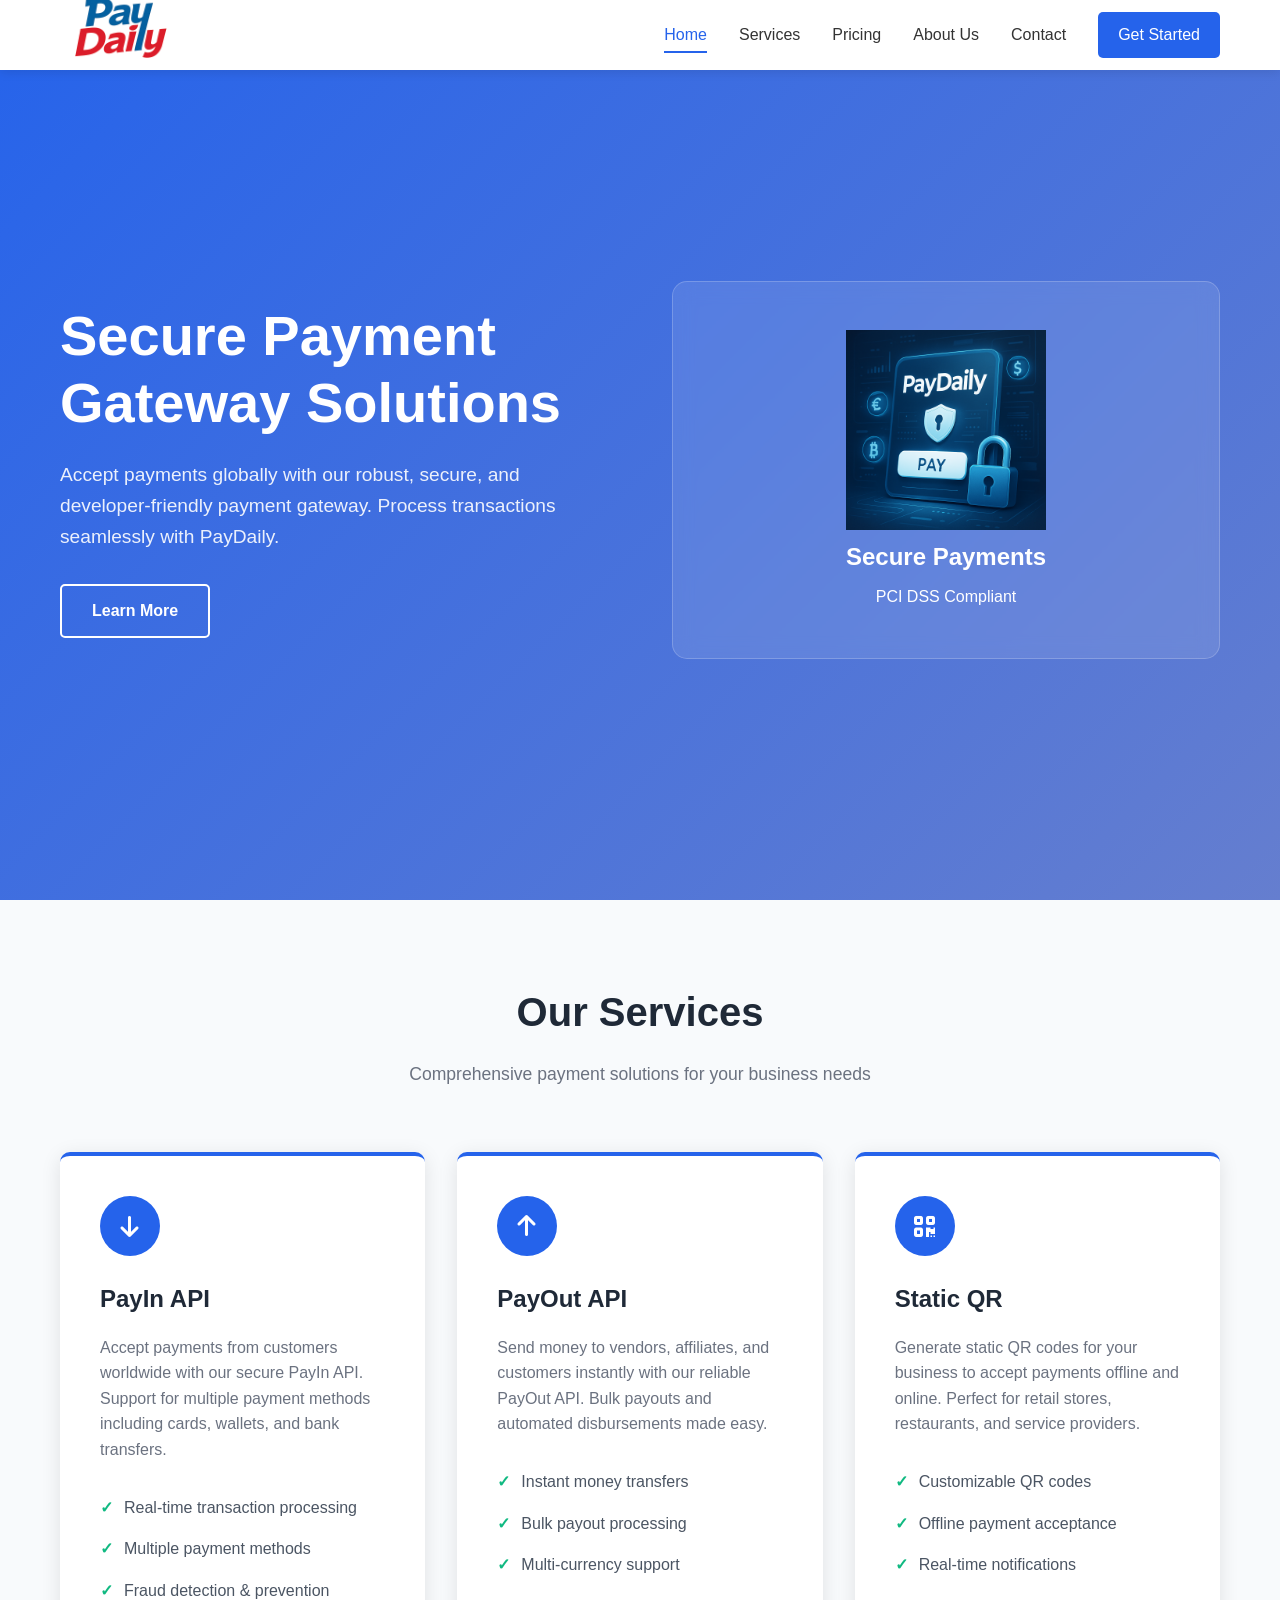
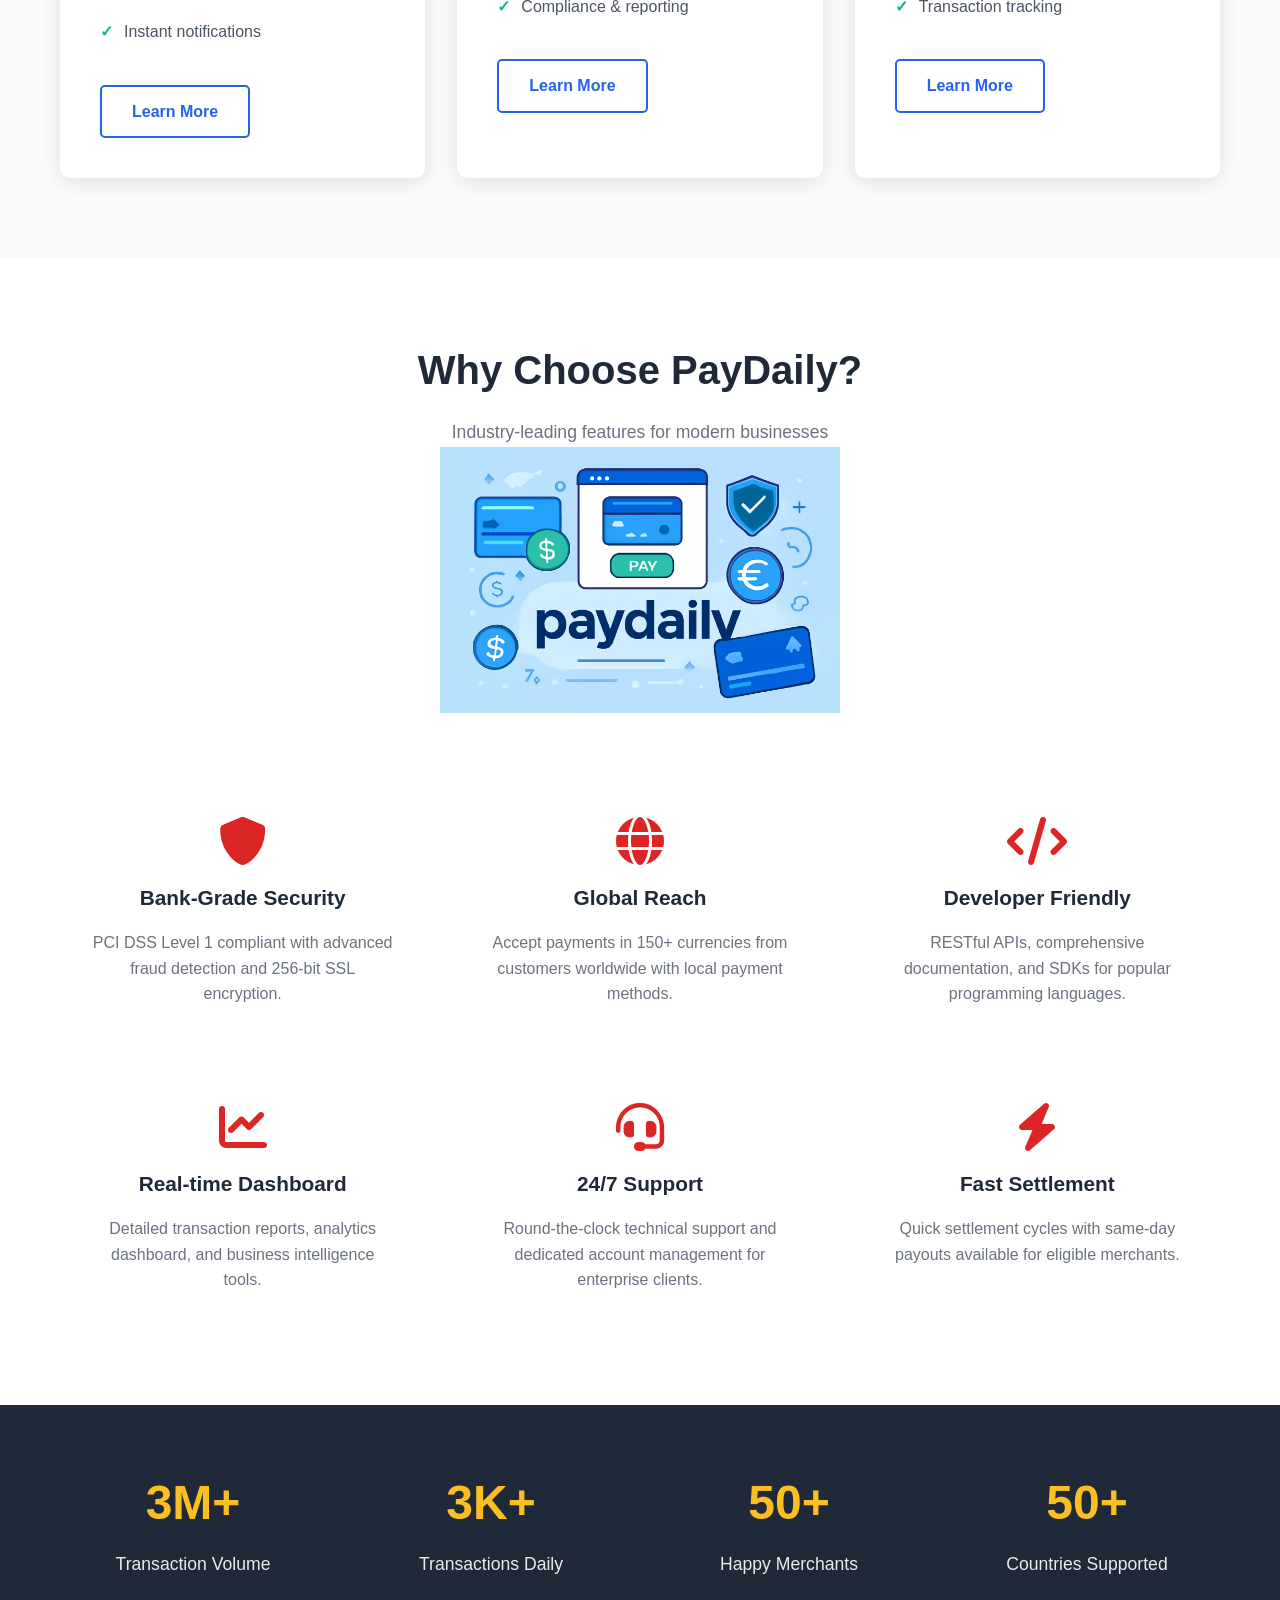
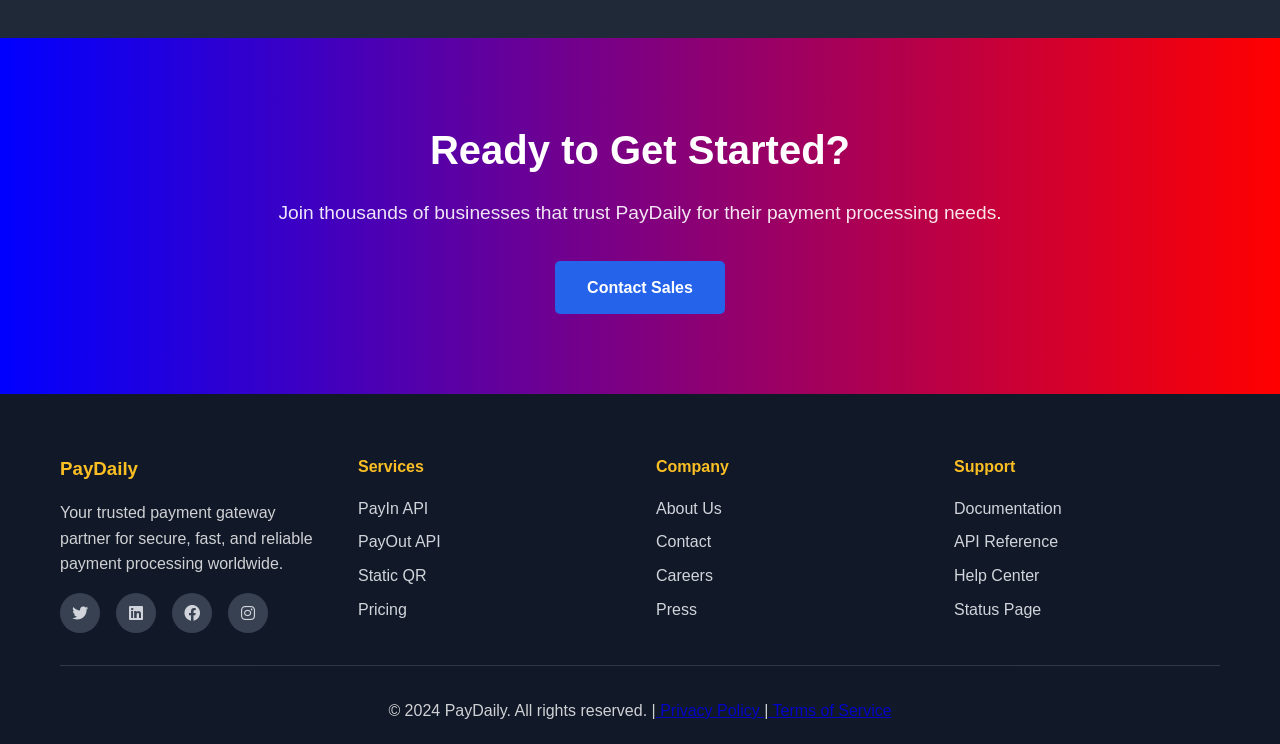
==== commit aea40f67: "Add files via upload" ====
--- a/index.html
+++ b/index.html
@@ -3,7 +3,7 @@
 <head>
     <meta charset="UTF-8">
     <meta name="viewport" content="width=device-width, initial-scale=1.0">
-    <title>PayDaily - Secure Payment Gateway Solutions</title>
+    <title>PayDaily - Complete Payment Gateway Solution</title>
     <link rel="stylesheet" href="styles.css">
     <link href="https://cdnjs.cloudflare.com/ajax/libs/font-awesome/6.0.0/css/all.min.css" rel="stylesheet">
 </head>
@@ -11,226 +11,138 @@
     <!-- Navigation -->
     <nav class="navbar">
         <div class="nav-container">
-            <div class="logo">
-                <i class="fas fa-credit-card"></i>
-                <span>PayDaily</span>
-            </div>
-            <ul class="nav-menu">
-                <li><a href="#home" class="nav-link">Home</a></li>
-                <li class="dropdown">
-                    <a href="#" class="nav-link">Services <i class="fas fa-chevron-down"></i></a>
-                    <div class="dropdown-content">
-                        <a href="#payin">PayIn API</a>
-                        <a href="#payout">PayOut API</a>
-                        <a href="#integration">Integration</a>
-                    </div>
-                </li>
-                <li><a href="#pricing" class="nav-link">Pricing</a></li>
-                <li><a href="about.html" class="nav-link">About</a></li>
-                <li><a href="contact.html" class="nav-link">Contact</a></li>
-            </ul>
-            <div class="hamburger">
-                <span></span>
-                <span></span>
-                <span></span>
+            <div class="nav-logo">
+                <h2> <img src="images/PD.png" width="120"></h2>
+            </div>
+            <div class="nav-menu" id="nav-menu">
+                <a href="index.html" class="nav-link active">Home</a>
+                <a href="#services" class="nav-link">Services</a>
+                <a href="pricing.html" class="nav-link">Pricing</a>
+                <a href="about.html" class="nav-link">About Us</a>
+                <a href="contact.html" class="nav-link">Contact</a>
+                <a href="contact.html" class="nav-link btn-primary">Get Started</a>
+            </div>
+            <div class="nav-toggle" id="nav-toggle">
+                <span class="bar"></span>
+                <span class="bar"></span>
+                <span class="bar"></span>
             </div>
         </div>
     </nav>
 
     <!-- Hero Section -->
-    <section class="hero" id="home">
-        <div class="hero-container">
+    <section class="hero">
+        <div class="container">
             <div class="hero-content">
-                <h1>Secure Payment Gateway for Modern Businesses</h1>
-                <p>Accept payments seamlessly with our robust API solutions. Support for UPI, Cards, Net Banking, and Wallets with industry-leading security.</p>
+                <h1>Secure Payment Gateway Solutions</h1>
+                <p>Accept payments globally with our robust, secure, and developer-friendly payment gateway. Process transactions seamlessly with PayDaily.</p>
                 <div class="hero-buttons">
-                    <a href="#integration" class="btn btn-primary">Get Started</a>
-                    <a href="#demo" class="btn btn-secondary">Live Demo</a>
-                </div>
-                <div class="trust-indicators">
-                    <span><i class="fas fa-shield-alt"></i> PCI DSS Compliant</span>
-                    <span><i class="fas fa-lock"></i> 256-bit SSL</span>
-                    <span><i class="fas fa-clock"></i> 99.9% Uptime</span>
+                    
+                    <a href="#services" class="btn btn-secondary">Learn More</a>
                 </div>
             </div>
             <div class="hero-image">
                 <div class="payment-card">
-                    <div class="card-header">
-                        <h3>Payment Gateway</h3>
-                        <i class="fas fa-credit-card"></i>
-                    </div>
-                    <div class="payment-methods">
-                        <div class="method"><i class="fab fa-cc-visa"></i></div>
-                        <div class="method"><i class="fab fa-cc-mastercard"></i></div>
-                        <div class="method"><i class="fas fa-university"></i></div>
-                        <div class="method"><i class="fas fa-mobile-alt"></i></div>
-                    </div>
-                </div>
-            </div>
-        </div>
-    </section>
-
-    <!-- Payment Methods -->
-    <section class="payment-methods-section">
-        <div class="container">
-            <h2>Supported Payment Methods</h2>
-            <div class="methods-grid">
-                <div class="method-card">
-                    <i class="fas fa-mobile-alt"></i>
-                    <h3>UPI</h3>
-                    <p>Instant payments via UPI apps</p>
-                </div>
-                <div class="method-card">
-                    <i class="fas fa-credit-card"></i>
-                    <h3>Cards</h3>
-                    <p>Visa, Mastercard, Rupay support</p>
-                </div>
-                <div class="method-card">
-                    <i class="fas fa-university"></i>
-                    <h3>Net Banking</h3>
-                    <p>All major banks supported</p>
-                </div>
-                <div class="method-card">
-                    <i class="fas fa-wallet"></i>
-                    <h3>Wallets</h3>
-                    <p>Popular digital wallets</p>
-                </div>
-                <div class="method-card">
-                    <i class="fas fa-qrcode"></i>
-                    <h3>QR Code</h3>
-                    <p>Scan and pay instantly</p>
-                </div>
-                <div class="method-card">
-                    <i class="fas fa-exchange-alt"></i>
-                    <h3>NEFT/RTGS</h3>
-                    <p>Bank transfers</p>
-                </div>
-            </div>
-        </div>
-    </section>
-
-    <!-- API Services -->
-    <section class="api-services">
-        <div class="container">
-            <h2>Our API Solutions</h2>
-            <div class="api-grid">
-                <div class="api-card" id="payin">
-                    <div class="api-icon">
+                  <img src="images/image1.png" width="200">
+                    <h3>Secure Payments</h3>
+                    <p>PCI DSS Compliant</p>
+                </div>
+            </div>
+        </div>
+    </section>
+
+    <!-- Services Section -->
+    <section id="services" class="services">
+        <div class="container">
+            <div class="section-header">
+                <h2>Our Services</h2>
+                <p>Comprehensive payment solutions for your business needs</p>
+            </div>
+            <div class="services-grid">
+                <div class="service-card">
+                    <div class="service-icon">
                         <i class="fas fa-arrow-down"></i>
                     </div>
                     <h3>PayIn API</h3>
-                    <p>Accept payments from customers through multiple channels with our secure PayIn API.</p>
-                    <ul>
-                        <li>Real-time payment processing</li>
+                    <p>Accept payments from customers worldwide with our secure PayIn API. Support for multiple payment methods including cards, wallets, and bank transfers.</p>
+                    <ul>
+                        <li>Real-time transaction processing</li>
                         <li>Multiple payment methods</li>
-                        <li>Instant webhooks</li>
-                        <li>Fraud detection</li>
-                    </ul>
-                    <a href="#" class="btn btn-outline">Learn More</a>
-                </div>
-                <div class="api-card" id="payout">
-                    <div class="api-icon">
+                        <li>Fraud detection & prevention</li>
+                        <li>Instant notifications</li>
+                    </ul>
+                    <a href="payin.html" class="btn btn-outline">Learn More</a>
+                </div>
+                <div class="service-card">
+                    <div class="service-icon">
                         <i class="fas fa-arrow-up"></i>
                     </div>
                     <h3>PayOut API</h3>
-                    <p>Send money to bank accounts, UPI IDs, and wallets with our reliable PayOut API.</p>
-                    <ul>
-                        <li>Bulk payouts support</li>
-                        <li>Real-time status updates</li>
-                        <li>Multi-mode transfers</li>
-                        <li>Automated reconciliation</li>
-                    </ul>
-                    <a href="#" class="btn btn-outline">Learn More</a>
-                </div>
-            </div>
-        </div>
-    </section>
-
-    <!-- Pricing Section -->
-    <section class="pricing" id="pricing">
-        <div class="container">
-            <h2>Transparent Pricing</h2>
-            <p class="pricing-subtitle">No hidden fees, pay only for successful transactions</p>
-            <div class="pricing-grid">
-                <div class="pricing-card">
-                    <h3>UPI</h3>
-                    <div class="price">₹0</div>
-                    <p class="price-desc">per transaction</p>
-                    <ul>
-                        <li>Instant settlement</li>
-                        <li>QR code support</li>
-                        <li>Deep linking</li>
-                        <li>24/7 support</li>
-                    </ul>
-                </div>
-                <div class="pricing-card featured">
-                    <div class="popular-badge">Most Popular</div>
-                    <h3>Cards</h3>
-                    <div class="price">2%</div>
-                    <p class="price-desc">+ ₹3 per transaction</p>
-                    <ul>
-                        <li>All major cards</li>
-                        <li>3D Secure</li>
-                        <li>Tokenization</li>
-                        <li>Chargeback protection</li>
-                    </ul>
-                </div>
-                <div class="pricing-card">
-                    <h3>Net Banking</h3>
-                    <div class="price">₹15</div>
-                    <p class="price-desc">per transaction</p>
-                    <ul>
-                        <li>All major banks</li>
-                        <li>Instant verification</li>
-                        <li>High success rate</li>
-                        <li>Secure processing</li>
-                    </ul>
-                </div>
-            </div>
-        </div>
-    </section>
-
-    <!-- Integration Section -->
-    <section class="integration" id="integration">
-        <div class="container">
-            <h2>Easy Integration</h2>
-            <div class="integration-content">
-                <div class="integration-steps">
-                    <div class="step">
-                        <div class="step-number">1</div>
-                        <h3>Sign Up</h3>
-                        <p>Create your PayDaily account and get API credentials</p>
-                    </div>
-                    <div class="step">
-                        <div class="step-number">2</div>
-                        <h3>Integrate</h3>
-                        <p>Use our SDKs or REST APIs to integrate payments</p>
-                    </div>
-                    <div class="step">
-                        <div class="step-number">3</div>
-                        <h3>Go Live</h3>
-                        <p>Test thoroughly and start accepting payments</p>
-                    </div>
-                </div>
-                <div class="code-example">
-                    <h3>Sample Integration Code</h3>
-                    <pre><code>// Initialize PayDaily
-const paydaily = new PayDaily({
-  apiKey: 'your_api_key',
-  environment: 'production'
-});
-
-// Create payment
-const payment = await paydaily.createPayment({
-  amount: 1000,
-  currency: 'INR',
-  customer: {
-    email: 'customer@example.com',
-    phone: '+919876543210'
-  }
-});
-
-console.log(payment.paymentUrl);</code></pre>
+                    <p>Send money to vendors, affiliates, and customers instantly with our reliable PayOut API. Bulk payouts and automated disbursements made easy.</p>
+                    <ul>
+                        <li>Instant money transfers</li>
+                        <li>Bulk payout processing</li>
+                        <li>Multi-currency support</li>
+                        <li>Compliance & reporting</li>
+                    </ul>
+                    <a href="payout.html" class="btn btn-outline">Learn More</a>
+                </div>
+                <div class="service-card">
+                    <div class="service-icon">
+                        <i class="fas fa-qrcode"></i>
+                    </div>
+                    <h3>Static QR</h3>
+                    <p>Generate static QR codes for your business to accept payments offline and online. Perfect for retail stores, restaurants, and service providers.</p>
+                    <ul>
+                        <li>Customizable QR codes</li>
+                        <li>Offline payment acceptance</li>
+                        <li>Real-time notifications</li>
+                        <li>Transaction tracking</li>
+                    </ul>
+                    <a href="qr-codes.html" class="btn btn-outline">Learn More</a>
+                </div>
+            </div>
+        </div>
+    </section>
+
+    <!-- Features Section -->
+    <section class="features">
+        <div class="container">
+            <div class="section-header">
+                <h2>Why Choose PayDaily?</h2>
+                <p>Industry-leading features for modern businesses</p>
+                <img src="images/image3.png" width="400">
+            </div>
+            <div class="features-grid">
+                <div class="feature-item">
+                    <i class="fas fa-shield-alt"></i>
+                    <h3>Bank-Grade Security</h3>
+                    <p>PCI DSS Level 1 compliant with advanced fraud detection and 256-bit SSL encryption.</p>
+                </div>
+                <div class="feature-item">
+                    <i class="fas fa-globe"></i>
+                    <h3>Global Reach</h3>
+                    <p>Accept payments in 150+ currencies from customers worldwide with local payment methods.</p>
+                </div>
+                <div class="feature-item">
+                    <i class="fas fa-code"></i>
+                    <h3>Developer Friendly</h3>
+                    <p>RESTful APIs, comprehensive documentation, and SDKs for popular programming languages.</p>
+                </div>
+                <div class="feature-item">
+                    <i class="fas fa-chart-line"></i>
+                    <h3>Real-time Dashboard</h3>
+                    <p>Detailed transaction reports, analytics dashboard, and business intelligence tools.</p>
+                </div>
+                <div class="feature-item">
+                    <i class="fas fa-headset"></i>
+                    <h3>24/7 Support</h3>
+                    <p>Round-the-clock technical support and dedicated account management for enterprise clients.</p>
+                </div>
+                <div class="feature-item">
+                    <i class="fas fa-bolt"></i>
+                    <h3>Fast Settlement</h3>
+                    <p>Quick settlement cycles with same-day payouts available for eligible merchants.</p>
                 </div>
             </div>
         </div>
@@ -240,80 +152,83 @@
     <section class="stats">
         <div class="container">
             <div class="stats-grid">
-                <div class="stat-card">
-                    <div class="stat-number" data-target="10000">0</div>
-                    <div class="stat-label">Happy Merchants</div>
-                </div>
-                <div class="stat-card">
-                    <div class="stat-number" data-target="50000000">0</div>
-                    <div class="stat-label">Transactions Processed</div>
-                </div>
-                <div class="stat-card">
-                    <div class="stat-number" data-target="99.9">0</div>
-                    <div class="stat-label">Uptime %</div>
-                </div>
-                <div class="stat-card">
-                    <div class="stat-number" data-target="24">0</div>
-                    <div class="stat-label">Countries Supported</div>
-                </div>
+                <div class="stat-item">
+                    <h3>10M+</h3>
+                    <p>Transaction Volume</p>
+                </div>
+                <div class="stat-item">
+                    <h3>10K+</h3>
+                    <p>Transactions Daily</p>
+                </div>
+                <div class="stat-item">
+                    <h3>150+</h3>
+                    <p>Happy Merchants</p>
+                </div>
+                <div class="stat-item">
+                    <h3>150+</h3>
+                    <p>Countries Supported</p>
+                </div>
+            </div>
+        </div>
+    </section>
+
+    <!-- CTA Section -->
+    <section class="cta">
+        <div class="container">
+            <div class="cta-content">
+                
+                <h2>Ready to Get Started?</h2>
+                <p>Join thousands of businesses that trust PayDaily for their payment processing needs.</p>
+                <a href="contact.html" class="btn btn-primary">Contact Sales</a>
             </div>
         </div>
     </section>
 
     <!-- Footer -->
     <footer class="footer">
-        <div class="footer-container">
-            <div class="footer-section">
-                <div class="footer-logo">
-                    <i class="fas fa-credit-card"></i>
-                    <span>PayDaily</span>
-                </div>
-                <p>Secure and reliable payment gateway solutions for businesses of all sizes.</p>
-                <div class="social-links">
-                    <a href="#"><i class="fab fa-facebook"></i></a>
-                    <a href="#"><i class="fab fa-twitter"></i></a>
-                    <a href="#"><i class="fab fa-linkedin"></i></a>
-                    <a href="#"><i class="fab fa-instagram"></i></a>
-                </div>
-            </div>
-            <div class="footer-section">
-                <h3>Services</h3>
-                <ul>
-                    <li><a href="#payin">PayIn API</a></li>
-                    <li><a href="#payout">PayOut API</a></li>
-                    <li><a href="#integration">Integration</a></li>
-                    <li><a href="#pricing">Pricing</a></li>
-                </ul>
-            </div>
-            <div class="footer-section">
-                <h3>Company</h3>
-                <ul>
-                    <li><a href="about.html">About Us</a></li>
-                    <li><a href="contact.html">Contact</a></li>
-                    <li><a href="#">Careers</a></li>
-                    <li><a href="#">Blog</a></li>
-                </ul>
-            </div>
-            <div class="footer-section">
-                <h3>Support</h3>
-                <ul>
-                    <li><a href="#">Documentation</a></li>
-                    <li><a href="#">API Reference</a></li>
-                    <li><a href="#">Help Center</a></li>
-                    <li><a href="#">Status Page</a></li>
-                </ul>
-            </div>
-            <div class="footer-section">
-                <h3>Contact Info</h3>
-                <div class="contact-info">
-                    <p><i class="fas fa-envelope"></i> support@paydaily.com</p>
-                    <p><i class="fas fa-phone"></i> +91 98765 43210</p>
-                    <p><i class="fas fa-map-marker-alt"></i> Mumbai, India</p>
-                </div>
-            </div>
-        </div>
-        <div class="footer-bottom">
-            <p>&copy; 2025 PayDaily. All rights reserved. | Privacy Policy | Terms of Service</p>
+        <div class="container">
+            <div class="footer-content">
+                <div class="footer-section">
+                    <h3>PayDaily</h3>
+                    <p>Your trusted payment gateway partner for secure, fast, and reliable payment processing worldwide.</p>
+                    <div class="social-links">
+                        <a href="#"><i class="fab fa-twitter"></i></a>
+                        <a href="#"><i class="fab fa-linkedin"></i></a>
+                        <a href="#"><i class="fab fa-facebook"></i></a>
+                        <a href="#"><i class="fab fa-instagram"></i></a>
+                    </div>
+                </div>
+                <div class="footer-section">
+                    <h4>Services</h4>
+                    <ul>
+                        <li><a href="payin.html">PayIn API</a></li>
+                        <li><a href="payout.html">PayOut API</a></li>
+                        <li><a href="qr-codes.html">Static QR</a></li>
+                        <li><a href="pricing.html">Pricing</a></li>
+                    </ul>
+                </div>
+                <div class="footer-section">
+                    <h4>Company</h4>
+                    <ul>
+                        <li><a href="about.html">About Us</a></li>
+                        <li><a href="contact.html">Contact</a></li>
+                        <li><a href="#">Careers</a></li>
+                        <li><a href="#">Press</a></li>
+                    </ul>
+                </div>
+                <div class="footer-section">
+                    <h4>Support</h4>
+                    <ul>
+                        <li><a href="#">Documentation</a></li>
+                        <li><a href="#">API Reference</a></li>
+                        <li><a href="#">Help Center</a></li>
+                        <li><a href="#">Status Page</a></li>
+                    </ul>
+                </div>
+            </div>
+            <div class="footer-bottom">
+                <p>&copy; 2024 PayDaily. All rights reserved. |<a href="privacy.html"> Privacy Policy </a>|<a href="T&S.html"> Terms of Service</a></p>
+            </div>
         </div>
     </footer>
 
--- a/styles.css
+++ b/styles.css
@@ -39,24 +39,16 @@
     height: 70px;
 }
 
-.logo {
+.nav-logo h2 {
+    color: #2563eb;
+    font-size: 1.8rem;
+    font-weight: bold;
+}
+
+.nav-menu {
     display: flex;
     align-items: center;
-    gap: 10px;
-    font-size: 24px;
-    font-weight: bold;
-    color: #2563eb;
-}
-
-.logo i {
-    font-size: 28px;
-}
-
-.nav-menu {
-    display: flex;
-    list-style: none;
-    gap: 30px;
-    align-items: center;
+    gap: 2rem;
 }
 
 .nav-link {
@@ -64,9 +56,7 @@
     color: #333;
     font-weight: 500;
     transition: color 0.3s ease;
-    display: flex;
-    align-items: center;
-    gap: 5px;
+    position: relative;
 }
 
 .nav-link:hover,
@@ -74,47 +64,36 @@
     color: #2563eb;
 }
 
-.dropdown {
-    position: relative;
-}
-
-.dropdown-content {
-    display: none;
+.nav-link.active::after {
+    content: '';
     position: absolute;
-    top: 100%;
+    bottom: -5px;
     left: 0;
-    background: #fff;
-    min-width: 200px;
-    box-shadow: 0 8px 16px rgba(0,0,0,0.1);
-    border-radius: 8px;
-    padding: 10px 0;
-    z-index: 1001;
-}
-
-.dropdown:hover .dropdown-content {
-    display: block;
-}
-
-.dropdown-content a {
-    display: block;
+    width: 100%;
+    height: 2px;
+    background: #2563eb;
+}
+
+.btn-primary {
+    background: #2563eb !important;
+    color: white !important;
     padding: 10px 20px;
-    text-decoration: none;
-    color: #333;
-    transition: background-color 0.3s ease;
-}
-
-.dropdown-content a:hover {
-    background-color: #f8f9fa;
-    color: #2563eb;
-}
-
-.hamburger {
+    border-radius: 5px;
+    transition: all 0.3s ease;
+}
+
+.btn-primary:hover {
+    background: #1d4ed8 !important;
+    transform: translateY(-2px);
+}
+
+.nav-toggle {
     display: none;
     flex-direction: column;
     cursor: pointer;
 }
 
-.hamburger span {
+.bar {
     width: 25px;
     height: 3px;
     background: #333;
@@ -124,219 +103,124 @@
 
 /* Hero Section */
 .hero {
+    background: linear-gradient(135deg, #2563eb 0%, #657ecf 100%);
+    color: white;
     padding: 120px 0 80px;
-    background: linear-gradient(135deg, #667eea 0%, #764ba2 100%);
-    color: white;
-    overflow: hidden;
-}
-
-.hero-container {
-    max-width: 1200px;
-    margin: 0 auto;
-    padding: 0 20px;
+    min-height: 100vh;
+    display: flex;
+    align-items: center;
+}
+
+.hero .container {
     display: grid;
     grid-template-columns: 1fr 1fr;
-    gap: 60px;
+    gap: 4rem;
     align-items: center;
 }
 
 .hero-content h1 {
     font-size: 3.5rem;
-    font-weight: 700;
-    margin-bottom: 20px;
+    font-weight: bold;
+    margin-bottom: 1.5rem;
     line-height: 1.2;
 }
 
 .hero-content p {
     font-size: 1.2rem;
-    margin-bottom: 30px;
+    margin-bottom: 2rem;
     opacity: 0.9;
 }
 
 .hero-buttons {
     display: flex;
-    gap: 20px;
-    margin-bottom: 40px;
+    gap: 1rem;
+    flex-wrap: wrap;
 }
 
 .btn {
-    padding: 15px 30px;
-    border-radius: 8px;
+    padding: 12px 30px;
+    border-radius: 5px;
     text-decoration: none;
     font-weight: 600;
     transition: all 0.3s ease;
     display: inline-block;
-    text-align: center;
-    border: none;
-    cursor: pointer;
-    font-size: 16px;
-}
-
-.btn-primary {
-    background: #fff;
-    color: #2563eb;
-}
-
-.btn-primary:hover {
-    background: #f8f9fa;
-    transform: translateY(-2px);
+    border: 2px solid transparent;
 }
 
 .btn-secondary {
     background: transparent;
-    color: #fff;
-    border: 2px solid #fff;
+    color: white;
+    border-color: white;
 }
 
 .btn-secondary:hover {
-    background: #fff;
+    background: white;
     color: #2563eb;
-}
-
-.btn-outline {
-    background: transparent;
-    color: #2563eb;
-    border: 2px solid #2563eb;
-}
-
-.btn-outline:hover {
-    background: #2563eb;
-    color: #fff;
-}
-
-.trust-indicators {
-    display: flex;
-    gap: 30px;
-    font-size: 14px;
-    opacity: 0.9;
-}
-
-.trust-indicators span {
-    display: flex;
-    align-items: center;
-    gap: 8px;
 }
 
 .payment-card {
     background: rgba(255,255,255,0.1);
     backdrop-filter: blur(10px);
-    border-radius: 20px;
-    padding: 40px;
+    padding: 3rem;
+    border-radius: 15px;
+    text-align: center;
     border: 1px solid rgba(255,255,255,0.2);
 }
 
-.card-header {
-    display: flex;
-    justify-content: space-between;
-    align-items: center;
-    margin-bottom: 30px;
-}
-
-.card-header h3 {
+.payment-card i {
+    font-size: 4rem;
+    margin-bottom: 1rem;
+    color: #fbbf24;
+}
+
+.payment-card h3 {
     font-size: 1.5rem;
-}
-
-.card-header i {
-    font-size: 2rem;
-}
-
-.payment-methods {
-    display: grid;
-    grid-template-columns: repeat(2, 1fr);
-    gap: 20px;
-}
-
-.method {
-    background: rgba(255,255,255,0.1);
-    padding: 20px;
-    border-radius: 12px;
-    text-align: center;
-    font-size: 2rem;
-    transition: transform 0.3s ease;
-}
-
-.method:hover {
-    transform: scale(1.05);
-}
-
-/* Payment Methods Section */
-.payment-methods-section {
+    margin-bottom: 0.5rem;
+}
+
+/* Services Section */
+.services {
     padding: 80px 0;
-    background: #f8f9fa;
-}
-
-.payment-methods-section h2 {
-    text-align: center;
+    background: #f8fafc;
+}
+
+.section-header {
+    text-align: center;
+    margin-bottom: 4rem;
+}
+
+.section-header h2 {
     font-size: 2.5rem;
-    margin-bottom: 60px;
-    color: #333;
-}
-
-.methods-grid {
-    display: grid;
-    grid-template-columns: repeat(auto-fit, minmax(300px, 1fr));
-    gap: 30px;
-}
-
-.method-card {
-    background: #fff;
-    padding: 40px 30px;
-    border-radius: 12px;
-    text-align: center;
-    box-shadow: 0 5px 15px rgba(0,0,0,0.08);
+    color: #1f2937;
+    margin-bottom: 1rem;
+}
+
+.section-header p {
+    font-size: 1.1rem;
+    color: #6b7280;
+}
+
+.services-grid {
+    display: grid;
+    grid-template-columns: repeat(auto-fit, minmax(350px, 1fr));
+    gap: 2rem;
+}
+
+.service-card {
+    background: white;
+    padding: 2.5rem;
+    border-radius: 10px;
+    box-shadow: 0 4px 20px rgba(0,0,0,0.1);
     transition: transform 0.3s ease, box-shadow 0.3s ease;
-}
-
-.method-card:hover {
+    border-top: 4px solid #2563eb;
+}
+
+.service-card:hover {
     transform: translateY(-5px);
-    box-shadow: 0 15px 30px rgba(0,0,0,0.15);
-}
-
-.method-card i {
-    font-size: 3rem;
-    color: #2563eb;
-    margin-bottom: 20px;
-}
-
-.method-card h3 {
-    font-size: 1.5rem;
-    margin-bottom: 15px;
-    color: #333;
-}
-
-.method-card p {
-    color: #666;
-    font-size: 1rem;
-}
-
-/* API Services */
-.api-services {
-    padding: 80px 0;
-    background: #fff;
-}
-
-.api-services h2 {
-    text-align: center;
-    font-size: 2.5rem;
-    margin-bottom: 60px;
-    color: #333;
-}
-
-.api-grid {
-    display: grid;
-    grid-template-columns: repeat(auto-fit, minmax(500px, 1fr));
-    gap: 40px;
-}
-
-.api-card {
-    background: #fff;
-    padding: 40px;
-    border-radius: 12px;
-    box-shadow: 0 5px 15px rgba(0,0,0,0.08);
-    border-left: 5px solid #2563eb;
-}
-
-.api-icon {
+    box-shadow: 0 8px 30px rgba(0,0,0,0.15);
+}
+
+.service-icon {
     width: 60px;
     height: 60px;
     background: #2563eb;
@@ -344,966 +228,256 @@
     display: flex;
     align-items: center;
     justify-content: center;
-    margin-bottom: 20px;
-}
-
-.api-icon i {
+    margin-bottom: 1.5rem;
+}
+
+.service-icon i {
     font-size: 1.5rem;
-    color: #fff;
-}
-
-.api-card h3 {
-    font-size: 1.8rem;
-    margin-bottom: 15px;
-    color: #333;
-}
-
-.api-card p {
-    color: #666;
-    margin-bottom: 20px;
-    font-size: 1.1rem;
-}
-
-.api-card ul {
+    color: white;
+}
+
+.service-card h3 {
+    font-size: 1.5rem;
+    color: #1f2937;
+    margin-bottom: 1rem;
+}
+
+.service-card p {
+    color: #6b7280;
+    margin-bottom: 1.5rem;
+}
+
+.service-card ul {
     list-style: none;
-    margin-bottom: 30px;
-}
-
-.api-card ul li {
-    padding: 8px 0;
-    color: #666;
+    margin-bottom: 2rem;
+}
+
+.service-card li {
+    padding: 0.5rem 0;
+    color: #4b5563;
     position: relative;
-    padding-left: 25px;
-}
-
-.api-card ul li:before {
-    content: "✓";
+    padding-left: 1.5rem;
+}
+
+.service-card li::before {
+    content: '✓';
     position: absolute;
     left: 0;
     color: #10b981;
     font-weight: bold;
 }
 
-/* Pricing Section */
-.pricing {
+.btn-outline {
+    background: transparent;
+    color: #2563eb;
+    border: 2px solid #2563eb;
+}
+
+.btn-outline:hover {
+    background: #2563eb;
+    color: white;
+}
+
+/* Features Section */
+.features {
     padding: 80px 0;
-    background: #f8f9fa;
-}
-
-.pricing h2 {
-    text-align: center;
+}
+
+.features-grid {
+    display: grid;
+    grid-template-columns: repeat(auto-fit, minmax(300px, 1fr));
+    gap: 2rem;
+}
+
+.feature-item {
+    text-align: center;
+    padding: 2rem;
+}
+
+.feature-item i {
+    font-size: 3rem;
+    color: #dc2626;
+    margin-bottom: 1rem;
+}
+
+.feature-item h3 {
+    font-size: 1.3rem;
+    color: #1f2937;
+    margin-bottom: 1rem;
+}
+
+.feature-item p {
+    color: #6b7280;
+}
+
+/* Stats Section */
+.stats {
+    background: #1f2937;
+    color: white;
+    padding: 60px 0;
+}
+
+.stats-grid {
+    display: grid;
+    grid-template-columns: repeat(auto-fit, minmax(200px, 1fr));
+    gap: 2rem;
+    text-align: center;
+}
+
+.stat-item h3 {
+    font-size: 3rem;
+    color: #fbbf24;
+    margin-bottom: 0.5rem;
+}
+
+.stat-item p {
+    font-size: 1.1rem;
+    opacity: 0.9;
+}
+
+/* CTA Section */
+.cta {
+   background: linear-gradient(to right, blue, red);
+    color: white;
+    padding: 80px 0;
+    text-align: center;
+}
+
+.cta-content h2 {
     font-size: 2.5rem;
-    margin-bottom: 20px;
-    color: #333;
-}
-
-.pricing-subtitle {
-    text-align: center;
+    margin-bottom: 1rem;
+}
+
+.cta-content p {
     font-size: 1.2rem;
-    color: #666;
-    margin-bottom: 60px;
-}
-
-.pricing-grid {
-    display: grid;
-    grid-template-columns: repeat(auto-fit, minmax(300px, 1fr));
-    gap: 30px;
-}
-
-.pricing-card {
-    background: #fff;
-    padding: 40px 30px;
-    border-radius: 12px;
-    text-align: center;
-    box-shadow: 0 5px 15px rgba(0,0,0,0.08);
-    position: relative;
-    transition: transform 0.3s ease;
-}
-
-.pricing-card:hover {
-    transform: translateY(-5px);
-}
-
-.pricing-card.featured {
-    border: 2px solid #2563eb;
-    transform: scale(1.05);
-}
-
-.popular-badge {
-    position: absolute;
-    top: -15px;
-    left: 50%;
-    transform: translateX(-50%);
-    background: #2563eb;
-    color: #fff;
-    padding: 8px 20px;
-    border-radius: 20px;
-    font-size: 14px;
-    font-weight: 600;
-}
-
-.pricing-card h3 {
-    font-size: 1.5rem;
-    margin-bottom: 20px;
-    color: #333;
-}
-
-.price {
-    font-size: 3rem;
-    font-weight: 700;
-    color: #2563eb;
-    margin-bottom: 10px;
-}
-
-.price-desc {
-    color: #666;
-    margin-bottom: 30px;
-}
-
-.pricing-card ul {
+    margin-bottom: 2rem;
+    opacity: 0.9;
+}
+
+/* Footer */
+.footer {
+    background: #111827;
+    color: white;
+    padding: 60px 0 20px;
+}
+
+.footer-content {
+    display: grid;
+    grid-template-columns: repeat(auto-fit, minmax(250px, 1fr));
+    gap: 2rem;
+    margin-bottom: 2rem;
+}
+
+.footer-section h3,
+.footer-section h4 {
+    margin-bottom: 1rem;
+    color: #fbbf24;
+}
+
+.footer-section p {
+    opacity: 0.8;
+    margin-bottom: 1rem;
+}
+
+.footer-section ul {
     list-style: none;
-    text-align: left;
-}
-
-.pricing-card ul li {
-    padding: 10px 0;
-    color: #666;
-    position: relative;
-    padding-left: 25px;
-}
-
-.pricing-card ul li:before {
-    content: "✓";
-    position: absolute;
-    left: 0;
-    color: #10b981;
-    font-weight: bold;
-}
-
-/* Integration Section */
-.integration {
-    padding: 80px 0;
-    background: #fff;
-}
-
-.integration h2 {
-    text-align: center;
-    font-size: 2.5rem;
-    margin-bottom: 60px;
-    color: #333;
-}
-
-.integration-content {
-    display: grid;
-    grid-template-columns: 1fr 1fr;
-    gap: 60px;
-    align-items: start;
-}
-
-.integration-steps {
+}
+
+.footer-section li {
+    margin-bottom: 0.5rem;
+}
+
+.footer-section a {
+    color: #d1d5db;
+    text-decoration: none;
+    transition: color 0.3s ease;
+}
+
+.footer-section a:hover {
+    color: #fbbf24;
+}
+
+.social-links {
     display: flex;
-    flex-direction: column;
-    gap: 30px;
-}
-
-.step {
-    display: flex;
-    align-items: flex-start;
-    gap: 20px;
-}
-
-.step-number {
-    width: 50px;
-    height: 50px;
-    background: #2563eb;
-    color: #fff;
+    gap: 1rem;
+}
+
+.social-links a {
+    width: 40px;
+    height: 40px;
+    background: #374151;
     border-radius: 50%;
     display: flex;
     align-items: center;
     justify-content: center;
-    font-weight: bold;
-    font-size: 1.2rem;
-    flex-shrink: 0;
-}
-
-.step h3 {
-    font-size: 1.3rem;
-    margin-bottom: 10px;
-    color: #333;
-}
-
-.step p {
-    color: #666;
-}
-
-.code-example {
-    background: #1a1a1a;
-    border-radius: 12px;
-    padding: 30px;
-    color: #fff;
-}
-
-.code-example h3 {
-    margin-bottom: 20px;
-    color: #fff;
-}
-
-.code-example pre {
-    background: transparent;
-    border: none;
-    padding: 0;
-    margin: 0;
-    overflow-x: auto;
-}
-
-.code-example code {
-    font-family: 'Courier New', monospace;
-    font-size: 14px;
-    line-height: 1.6;
-}
-
-/* Stats Section */
-.stats {
-    padding: 80px 0;
-    background: #2563eb;
-    color: #fff;
-}
-
-.stats-grid {
-    display: grid;
-    grid-template-columns: repeat(auto-fit, minmax(250px, 1fr));
-    gap: 40px;
-}
-
-.stat-card {
-    text-align: center;
-}
-
-.stat-number {
-    font-size: 3rem;
-    font-weight: 700;
-    margin-bottom: 10px;
-}
-
-.stat-label {
-    font-size: 1.1rem;
-    opacity: 0.9;
-}
-
-/* Footer */
-.footer {
-    background: #1a1a1a;
-    color: #fff;
-    padding: 60px 0 20px;
-}
-
-.footer-container {
-    max-width: 1200px;
-    margin: 0 auto;
-    padding: 0 20px;
-    display: grid;
-    grid-template-columns: repeat(auto-fit, minmax(250px, 1fr));
-    gap: 40px;
-}
-
-.footer-logo {
-    display: flex;
-    align-items: center;
-    gap: 10px;
-    font-size: 24px;
-    font-weight: bold;
-    color: #2563eb;
-    margin-bottom: 20px;
-}
-
-.footer-logo i {
-    font-size: 28px;
-}
-
-.footer-section h3 {
-    margin-bottom: 20px;
-    color: #fff;
-}
-
-.footer-section ul {
-    list-style: none;
-}
-
-.footer-section ul li {
-    margin-bottom: 10px;
-}
-
-.footer-section ul li a {
-    color: #ccc;
-    text-decoration: none;
-    transition: color 0.3s ease;
-}
-
-.footer-section ul li a:hover {
-    color: #2563eb;
-}
-
-.social-links {
-    display: flex;
-    gap: 15px;
-    margin-top: 20px;
-}
-
-.social-links a {
-    width: 40px;
-    height: 40px;
-    background: #333;
-    border-radius: 50%;
-    display: flex;
-    align-items: center;
-    justify-content: center;
-    color: #fff;
-    text-decoration: none;
-    transition: background-color 0.3s ease;
+    transition: background 0.3s ease;
 }
 
 .social-links a:hover {
     background: #2563eb;
 }
 
-.contact-info p {
-    margin-bottom: 10px;
-    color: #ccc;
-    display: flex;
-    align-items: center;
-    gap: 10px;
-}
-
 .footer-bottom {
-    border-top: 1px solid #333;
-    margin-top: 40px;
-    padding-top: 20px;
-    text-align: center;
-    color: #ccc;
-}
-
-/* About Page Styles */
-.about-hero {
-    padding: 120px 0 80px;
-    background: linear-gradient(135deg, #667eea 0%, #764ba2 100%);
-    color: white;
-    text-align: center;
-}
-
-.about-hero h1 {
-    font-size: 3rem;
-    margin-bottom: 20px;
-}
-
-.about-hero p {
-    font-size: 1.2rem;
-    opacity: 0.9;
-}
-
-.company-story {
-    padding: 80px 0;
-    background: #fff;
-}
-
-.story-content {
-    display: grid;
-    grid-template-columns: 2fr 1fr;
-    gap: 60px;
-    align-items: center;
-}
-
-.story-text h2 {
-    font-size: 2.5rem;
-    margin-bottom: 30px;
-    color: #333;
-}
-
-.story-text p {
-    font-size: 1.1rem;
-    color: #666;
-    margin-bottom: 20px;
-    line-height: 1.8;
-}
-
-.story-image {
-    display: flex;
-    justify-content: center;
-}
-
-.image-placeholder {
-    width: 300px;
-    height: 300px;
-    background: #f8f9fa;
-    border-radius: 12px;
-    display: flex;
-    align-items: center;
-    justify-content: center;
-    font-size: 4rem;
-    color: #2563eb;
-}
-
-.payment-process {
-    padding: 80px 0;
-    background: #f8f9fa;
-}
-
-.payment-process h2 {
-    text-align: center;
-    font-size: 2.5rem;
-    margin-bottom: 60px;
-    color: #333;
-}
-
-.process-steps {
-    display: flex;
-    justify-content: space-between;
-    align-items: center;
-    flex-wrap: wrap;
-    gap: 20px;
-}
-
-.process-step {
-    flex: 1;
-    min-width: 200px;
-    text-align: center;
-    padding: 20px;
-}
-
-.step-icon {
-    width: 80px;
-    height: 80px;
-    background: #2563eb;
-    border-radius: 50%;
-    display: flex;
-    align-items: center;
-    justify-content: center;
-    margin: 0 auto 20px;
-    font-size: 2rem;
-    color: #fff;
-}
-
-.process-step h3 {
-    font-size: 1.3rem;
-    margin-bottom: 15px;
-    color: #333;
-}
-
-.process-step p {
-    color: #666;
-    font-size: 0.95rem;
-}
-
-.process-arrow {
-    font-size: 2rem;
-    color: #2563eb;
-}
-
-.mission-vision {
-    padding: 80px 0;
-    background: #fff;
-}
-
-.mv-grid {
-    display: grid;
-    grid-template-columns: repeat(auto-fit, minmax(400px, 1fr));
-    gap: 40px;
-}
-
-.mv-card {
-    background: #f8f9fa;
-    padding: 40px;
-    border-radius: 12px;
-    text-align: center;
-}
-
-.mv-icon {
-    width: 80px;
-    height: 80px;
-    background: #2563eb;
-    border-radius: 50%;
-    display: flex;
-    align-items: center;
-    justify-content: center;
-    margin: 0 auto 20px;
-    font-size: 2rem;
-    color: #fff;
-}
-
-.mv-card h3 {
-    font-size: 1.8rem;
-    margin-bottom: 20px;
-    color: #333;
-}
-
-.mv-card p {
-    color: #666;
-    font-size: 1.1rem;
-    line-height: 1.7;
-}
-
-.company-values {
-    padding: 80px 0;
-    background: #f8f9fa;
-}
-
-.company-values h2 {
-    text-align: center;
-    font-size: 2.5rem;
-    margin-bottom: 60px;
-    color: #333;
-}
-
-.values-grid {
-    display: grid;
-    grid-template-columns: repeat(auto-fit, minmax(250px, 1fr));
-    gap: 30px;
-}
-
-.value-card {
-    background: #fff;
-    padding: 30px;
-    border-radius: 12px;
-    text-align: center;
-    box-shadow: 0 5px 15px rgba(0,0,0,0.08);
-}
-
-.value-card i {
-    font-size: 3rem;
-    color: #2563eb;
-    margin-bottom: 20px;
-}
-
-.value-card h3 {
-    font-size: 1.3rem;
-    margin-bottom: 15px;
-    color: #333;
-}
-
-.value-card p {
-    color: #666;
-    font-size: 0.95rem;
-}
-
-.team-section {
-    padding: 80px 0;
-    background: #fff;
-}
-
-.team-section h2 {
-    text-align: center;
-    font-size: 2.5rem;
-    margin-bottom: 60px;
-    color: #333;
-}
-
-.team-grid {
-    display: grid;
-    grid-template-columns: repeat(auto-fit, minmax(300px, 1fr));
-    gap: 40px;
-}
-
-.team-member {
-    text-align: center;
-    padding: 30px;
-}
-
-.member-photo {
-    width: 120px;
-    height: 120px;
-    background: #f8f9fa;
-    border-radius: 50%;
-    display: flex;
-    align-items: center;
-    justify-content: center;
-    margin: 0 auto 20px;
-    font-size: 3rem;
-    color: #2563eb;
-}
-
-.team-member h3 {
-    font-size: 1.5rem;
-    margin-bottom: 10px;
-    color: #333;
-}
-
-.member-role {
-    color: #2563eb;
-    font-weight: 600;
-    margin-bottom: 10px;
-}
-
-.team-member p {
-    color: #666;
-    font-size: 0.95rem;
-}
-
-.certifications {
-    padding: 80px 0;
-    background: #f8f9fa;
-}
-
-.certifications h2 {
-    text-align: center;
-    font-size: 2.5rem;
-    margin-bottom: 60px;
-    color: #333;
-}
-
-.cert-grid {
-    display: grid;
-    grid-template-columns: repeat(auto-fit, minmax(250px, 1fr));
-    gap: 30px;
-}
-
-.cert-card {
-    background: #fff;
-    padding: 30px;
-    border-radius: 12px;
-    text-align: center;
-    box-shadow: 0 5px 15px rgba(0,0,0,0.08);
-}
-
-.cert-card i {
-    font-size: 3rem;
-    color: #10b981;
-    margin-bottom: 20px;
-}
-
-.cert-card h3 {
-    font-size: 1.3rem;
-    margin-bottom: 15px;
-    color: #333;
-}
-
-.cert-card p {
-    color: #666;
-    font-size: 0.95rem;
-}
-
-/* Contact Page Styles */
-.contact-hero {
-    padding: 120px 0 80px;
-    background: linear-gradient(135deg, #667eea 0%, #764ba2 100%);
-    color: white;
-    text-align: center;
-}
-
-.contact-hero h1 {
-    font-size: 3rem;
-    margin-bottom: 20px;
-}
-
-.contact-hero p {
-    font-size: 1.2rem;
-    opacity: 0.9;
-}
-
-.contact-content {
-    padding: 80px 0;
-    background: #fff;
-}
-
-.contact-grid {
-    display: grid;
-    grid-template-columns: 1fr 1fr;
-    gap: 60px;
-}
-
-.contact-form-section h2 {
-    font-size: 2rem;
-    margin-bottom: 30px;
-    color: #333;
-}
-
-.contact-form {
-    display: flex;
-    flex-direction: column;
-    gap: 20px;
-}
-
-.form-group {
-    display: flex;
-    flex-direction: column;
-}
-
-.form-group label {
-    margin-bottom: 8px;
-    font-weight: 600;
-    color: #333;
-}
-
-.form-group input,
-.form-group select,
-.form-group textarea {
-    padding: 12px;
-    border: 2px solid #e5e7eb;
-    border-radius: 8px;
-    font-size: 16px;
-    transition: border-color 0.3s ease;
-}
-
-.form-group input:focus,
-.form-group select:focus,
-.form-group textarea:focus {
-    outline: none;
-    border-color: #2563eb;
-}
-
-.contact-info-section h2 {
-    font-size: 2rem;
-    margin-bottom: 30px;
-    color: #333;
-}
-
-.contact-cards {
-    display: flex;
-    flex-direction: column;
-    gap: 20px;
-    margin-bottom: 40px;
-}
-
-.contact-card {
-    background: #f8f9fa;
-    padding: 25px;
-    border-radius: 12px;
-    display: flex;
-    align-items: flex-start;
-    gap: 20px;
-}
-
-.contact-icon {
-    width: 50px;
-    height: 50px;
-    background: #2563eb;
-    border-radius: 50%;
-    display: flex;
-    align-items: center;
-    justify-content: center;
-    font-size: 1.2rem;
-    color: #fff;
-    flex-shrink: 0;
-}
-
-.contact-card h3 {
-    font-size: 1.2rem;
-    margin-bottom: 10px;
-    color: #333;
-}
-
-.contact-card p {
-    color: #666;
-    font-size: 0.95rem;
-    margin-bottom: 5px;
-}
-
-.quick-links h3 {
-    font-size: 1.3rem;
-    margin-bottom: 20px;
-    color: #333;
-}
-
-.quick-links ul {
-    list-style: none;
-}
-
-.quick-links ul li {
-    margin-bottom: 10px;
-}
-
-.quick-links ul li a {
-    color: #666;
-    text-decoration: none;
-    display: flex;
-    align-items: center;
-    gap: 10px;
-    transition: color 0.3s ease;
-}
-
-.quick-links ul li a:hover {
-    color: #2563eb;
-}
-
-.faq-section {
-    padding: 80px 0;
-    background: #f8f9fa;
-}
-
-.faq-section h2 {
-    text-align: center;
-    font-size: 2.5rem;
-    margin-bottom: 60px;
-    color: #333;
-}
-
-.faq-grid {
-    display: flex;
-    flex-direction: column;
-    gap: 20px;
-}
-
-.faq-item {
-    background: #fff;
-    border-radius: 12px;
-    overflow: hidden;
-    box-shadow: 0 2px 10px rgba(0,0,0,0.05);
-}
-
-.faq-question {
-    padding: 25px;
-    cursor: pointer;
-    display: flex;
-    justify-content: space-between;
-    align-items: center;
-    transition: background-color 0.3s ease;
-}
-
-.faq-question:hover {
-    background: #f8f9fa;
-}
-
-.faq-question h3 {
-    font-size: 1.2rem;
-    color: #333;
-}
-
-.faq-question i {
-    color: #2563eb;
-    transition: transform 0.3s ease;
-}
-
-.faq-answer {
-    padding: 0 25px 25px;
-    display: none;
-}
-
-.faq-answer p {
-    color: #666;
-    line-height: 1.6;
-}
-
-.faq-item.active .faq-answer {
-    display: block;
-}
-
-.faq-item.active .faq-question i {
-    transform: rotate(180deg);
-}
-
-.map-section {
-    padding: 80px 0;
-    background: #fff;
-}
-
-.map-section h2 {
-    text-align: center;
-    font-size: 2.5rem;
-    margin-bottom: 60px;
-    color: #333;
-}
-
-.map-placeholder {
-    height: 400px;
-    background: #f8f9fa;
-    border-radius: 12px;
-    display: flex;
-    align-items: center;
-    justify-content: center;
-}
-
-.map-content {
-    text-align: center;
-}
-
-.map-content i {
-    font-size: 4rem;
-    color: #2563eb;
-    margin-bottom: 20px;
-}
-
-.map-content h3 {
-    font-size: 1.5rem;
-    margin-bottom: 15px;
-    color: #333;
-}
-
-.map-content p {
-    color: #666;
-    margin-bottom: 20px;
+    border-top: 1px solid #374151;
+    padding-top: 2rem;
+    text-align: center;
+    opacity: 0.8;
 }
 
 /* Responsive Design */
 @media (max-width: 768px) {
-    .hamburger {
-        display: flex;
-    }
-    
     .nav-menu {
         position: fixed;
         left: -100%;
         top: 70px;
         flex-direction: column;
-        background-color: #fff;
+        background-color: white;
         width: 100%;
         text-align: center;
         transition: 0.3s;
         box-shadow: 0 10px 27px rgba(0,0,0,0.05);
-        padding: 20px 0;
-    }
-    
+        padding: 2rem 0;
+    }
+
     .nav-menu.active {
         left: 0;
     }
-    
-    .hero-container {
+
+    .nav-toggle {
+        display: flex;
+    }
+
+    .nav-toggle.active .bar:nth-child(2) {
+        opacity: 0;
+    }
+
+    .nav-toggle.active .bar:nth-child(1) {
+        transform: translateY(8px) rotate(45deg);
+    }
+
+    .nav-toggle.active .bar:nth-child(3) {
+        transform: translateY(-8px) rotate(-45deg);
+    }
+
+    .hero .container {
         grid-template-columns: 1fr;
         text-align: center;
-        gap: 40px;
-    }
-    
+    }
+
     .hero-content h1 {
         font-size: 2.5rem;
     }
-    
-    .hero-buttons {
-        justify-content: center;
-    }
-    
-    .trust-indicators {
-        justify-content: center;
-        flex-wrap: wrap;
-    }
-    
-    .methods-grid,
-    .api-grid,
-    .pricing-grid {
+
+    .services-grid {
         grid-template-columns: 1fr;
     }
-    
-    .integration-content {
+
+    .features-grid {
         grid-template-columns: 1fr;
-        gap: 40px;
-    }
-    
-    .process-steps {
-        flex-direction: column;
-    }
-    
-    .process-arrow {
-        transform: rotate(90deg);
-    }
-    
-    .story-content {
-        grid-template-columns: 1fr;
-        text-align: center;
-    }
-    
-    .contact-grid {
-        grid-template-columns: 1fr;
-        gap: 40px;
-    }
-    
-    .mv-grid {
-        grid-template-columns: 1fr;
+    }
+
+    .stats-grid {
+        grid-template-columns: repeat(2, 1fr);
     }
 }
 
@@ -1311,26 +485,195 @@
     .hero-content h1 {
         font-size: 2rem;
     }
-    
-    .hero-buttons {
-        flex-direction: column;
-        align-items: center;
-    }
-    
-    .btn {
-        width: 100%;
-        max-width: 300px;
-    }
-    
-    .about-hero h1,
-    .contact-hero h1 {
+
+    .section-header h2 {
         font-size: 2rem;
     }
-    
-    .payment-methods-section h2,
-    .api-services h2,
-    .pricing h2,
-    .integration h2 {
-        font-size: 2rem;
-    }
+
+    .stats-grid {
+        grid-template-columns: 1fr;
+    }
+}
+
+/* Page-specific styles */
+.page-header {
+    background: linear-gradient(135deg, #1f2937 0%, #111827 100%);
+    color: white;
+    padding: 120px 0 80px;
+    text-align: center;
+}
+
+.page-header h1 {
+    font-size: 3rem;
+    margin-bottom: 1rem;
+}
+
+.page-header p {
+    font-size: 1.2rem;
+    opacity: 0.9;
+}
+
+.content-section {
+    padding: 80px 0;
+}
+
+.pricing-grid {
+    display: grid;
+    grid-template-columns: repeat(auto-fit, minmax(300px, 1fr));
+    gap: 2rem;
+    margin-top: 3rem;
+}
+
+.pricing-card {
+    background: white;
+    border-radius: 10px;
+    padding: 2.5rem;
+    box-shadow: 0 4px 20px rgba(0,0,0,0.1);
+    text-align: center;
+    position: relative;
+    border: 2px solid transparent;
+    transition: all 0.3s ease;
+}
+
+.pricing-card.featured {
+    border-color: #2563eb;
+    transform: scale(1.05);
+}
+
+.pricing-card:hover {
+    transform: translateY(-5px);
+    box-shadow: 0 8px 30px rgba(0,0,0,0.15);
+}
+
+.pricing-card h3 {
+    font-size: 1.5rem;
+    color: #1f2937;
+    margin-bottom: 1rem;
+}
+
+.price {
+    font-size: 3rem;
+    font-weight: bold;
+    color: #2563eb;
+    margin-bottom: 0.5rem;
+}
+
+.price-period {
+    color: #6b7280;
+    margin-bottom: 2rem;
+}
+
+.pricing-features {
+    list-style: none;
+    margin-bottom: 2rem;
+}
+
+.pricing-features li {
+    padding: 0.5rem 0;
+    color: #4b5563;
+}
+
+.contact-form {
+    max-width: 600px;
+    margin: 0 auto;
+    background: white;
+    padding: 2.5rem;
+    border-radius: 10px;
+    box-shadow: 0 4px 20px rgba(0,0,0,0.1);
+}
+
+.form-group {
+    margin-bottom: 1.5rem;
+}
+
+.form-group label {
+    display: block;
+    margin-bottom: 0.5rem;
+    color: #374151;
+    font-weight: 500;
+}
+
+.form-group input,
+.form-group textarea,
+.form-group select {
+    width: 100%;
+    padding: 12px;
+    border: 2px solid #e5e7eb;
+    border-radius: 5px;
+    font-size: 1rem;
+    transition: border-color 0.3s ease;
+}
+
+.form-group input:focus,
+.form-group textarea:focus,
+.form-group select:focus {
+    outline: none;
+    border-color: #2563eb;
+}
+
+.form-group textarea {
+    height: 120px;
+    resize: vertical;
+}
+
+.contact-info {
+    display: grid;
+    grid-template-columns: repeat(auto-fit, minmax(250px, 1fr));
+    gap: 2rem;
+    margin-top: 3rem;
+}
+
+.contact-item {
+    text-align: center;
+    padding: 2rem;
+    background: white;
+    border-radius: 10px;
+    box-shadow: 0 4px 20px rgba(0,0,0,0.1);
+}
+
+.contact-item i {
+    font-size: 2.5rem;
+    color: #2563eb;
+    margin-bottom: 1rem;
+}
+
+.contact-item h3 {
+    color: #1f2937;
+    margin-bottom: 0.5rem;
+}
+
+.api-section {
+    background: #f8fafc;
+    padding: 3rem;
+    border-radius: 10px;
+    margin: 2rem 0;
+}
+
+.code-block {
+    background: #1f2937;
+    color: #e5e7eb;
+    padding: 1.5rem;
+    border-radius: 5px;
+    overflow-x: auto;
+    font-family: 'Courier New', monospace;
+    margin: 1rem 0;
+}
+
+.feature-list {
+    display: grid;
+    grid-template-columns: repeat(auto-fit, minmax(250px, 1fr));
+    gap: 1.5rem;
+    margin: 2rem 0;
+}
+
+.feature-list-item {
+    background: white;
+    padding: 1.5rem;
+    border-radius: 8px;
+    box-shadow: 0 2px 10px rgba(0,0,0,0.1);
+}
+
+.feature-list-item h4 {
+    color: #2563eb;
+    margin-bottom: 0.5rem;
 }
